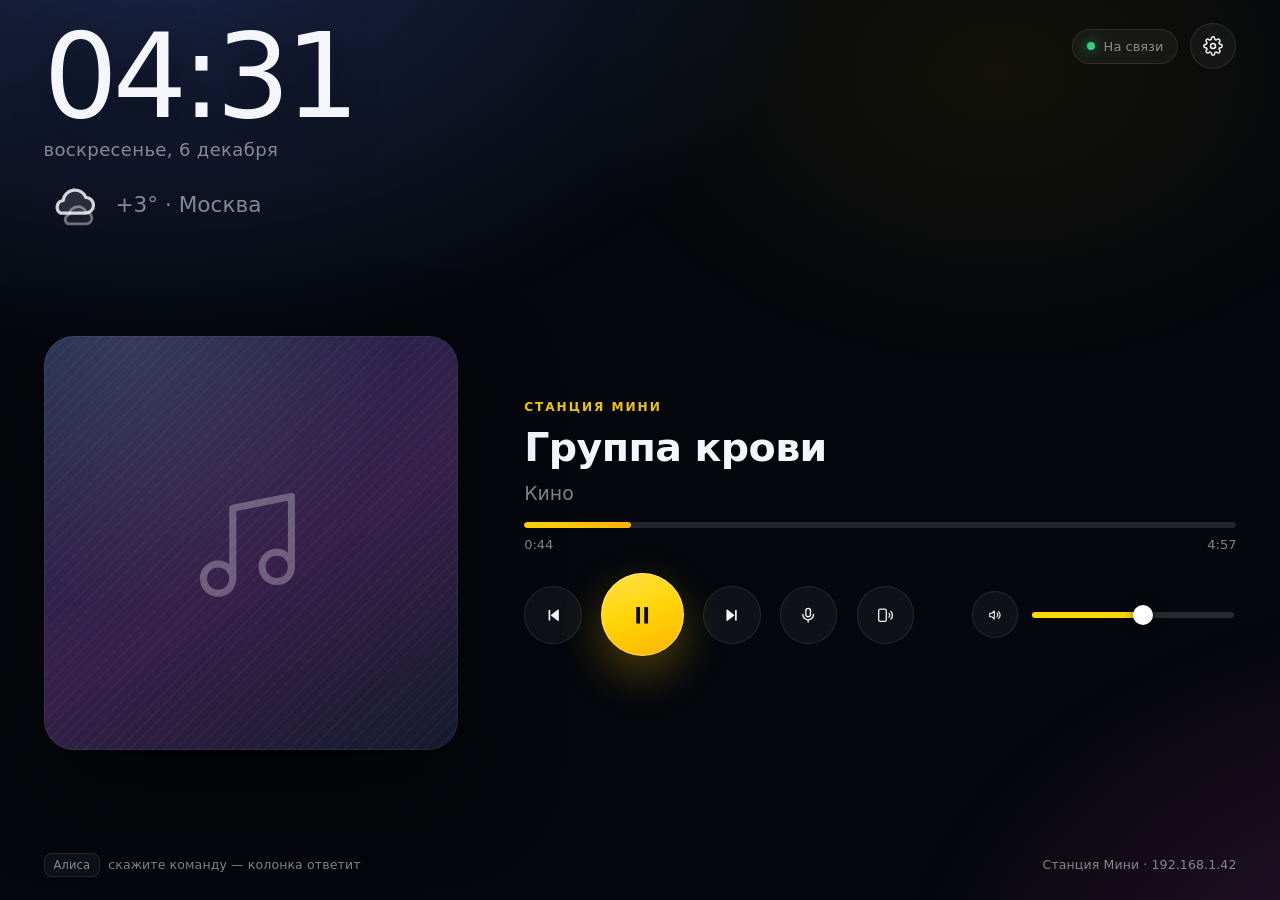
==== Resources/index.html @ 039d6faa "iOS 9 remote for Yandex Station" ====
<!doctype html>
<html lang="ru">
<head>
<meta charset="utf-8">
<meta name="viewport" content="width=device-width, initial-scale=1, viewport-fit=cover">
<meta name="color-scheme" content="dark">
<title>Станция</title>
<style>
  :root {
    --bg: #05070c;
    --text: #f4f6fb;
    --muted: rgba(244, 246, 251, .52);
    --line: rgba(255, 255, 255, .09);
    --panel: rgba(255, 255, 255, .045);
    --accent: #ffd60a;
    --accent-2: #ffb300;
    --ok: #35d07f;
    --warn: #ffb020;
    --err: #ff5c5c;
  }
  * { -webkit-tap-highlight-color: transparent; }
  button:focus, input:focus, .round:focus, .iconbtn:focus { outline: none; }
  html, body {
    margin: 0; padding: 0; height: 100%; overflow: hidden;
    background: var(--bg); color: var(--text);
    font-family: -apple-system, "Roboto", "Segoe UI", system-ui, sans-serif;
    user-select: none; -webkit-user-select: none;
  }
  body::before {
    content: ""; position: fixed; inset: 0; pointer-events: none;
    background:
      radial-gradient(1100px 760px at 12% -12%, rgba(48, 68, 130, .55) 0%, transparent 62%),
      radial-gradient(900px 680px at 112% 112%, rgba(96, 36, 92, .45) 0%, transparent 60%),
      radial-gradient(700px 500px at 78% 8%, rgba(255, 214, 10, .06) 0%, transparent 60%);
  }
  /* ---------- weather background ---------- */
  .sky {
    position: fixed; left: 0; top: 0; right: 0; bottom: 0;
    overflow: hidden; pointer-events: none; z-index: 0;
    opacity: 1;
  }
  .sky > div { position: absolute; }
  .sky .sun, .sky .clouds, .sky .rainbox, .sky .snowbox,
  .sky .fogbox, .sky .flash { display: none; }
  .sky.w-sun .sun { display: block; }
  .sky.w-partly .sun, .sky.w-partly .clouds { display: block; }
  .sky.w-cloud .clouds { display: block; }
  .sky.w-rain .clouds, .sky.w-rain .rainbox { display: block; }
  .sky.w-thunder .clouds, .sky.w-thunder .rainbox, .sky.w-thunder .flash { display: block; }
  .sky.w-snow .clouds, .sky.w-snow .snowbox { display: block; }
  .sky.w-fog .fogbox { display: block; }

  .sun {
    width: 50vmax; height: 50vmax; right: -13vmax; top: -17vmax;
    border-radius: 50%;
    background: radial-gradient(circle, rgba(255, 214, 10, .40) 0%, rgba(255, 176, 0, .16) 38%, rgba(255, 176, 0, 0) 68%);
    animation: skySun 9s ease-in-out infinite;
  }
  @keyframes skySun {
    50% { transform: scale(1.07); opacity: .82; }
  }

  .cloud {
    position: absolute;
    width: 58vmax; height: 24vmax; border-radius: 50%;
    background: radial-gradient(ellipse at center,
      rgba(255, 255, 255, .22) 0%,
      rgba(255, 255, 255, .09) 52%,
      rgba(255, 255, 255, 0) 72%);
    animation: skyDrift linear infinite;
  }
  .c1 { top: 2%; left: -60vmax; animation-duration: 110s; }
  .c2 { top: 22%; left: -70vmax; animation-duration: 150s; animation-direction: reverse; opacity: .8; }
  .c3 { top: 46%; left: -65vmax; animation-duration: 190s; opacity: .65; }
  @keyframes skyDrift {
    from { transform: translateX(0); }
    to { transform: translateX(170vmax); }
  }

  .rainbox, .snowbox { left: 0; top: 0; right: 0; bottom: 0; }
  .drop {
    position: absolute; top: -18vh; width: 1.5px; height: 12vh;
    background: linear-gradient(180deg, rgba(150, 200, 255, 0), rgba(150, 200, 255, .55));
    animation: skyFall linear infinite;
  }
  @keyframes skyFall {
    from { transform: translateY(0); }
    to { transform: translateY(130vh); }
  }
  .flake {
    position: absolute; top: -6vh; width: 5px; height: 5px; border-radius: 50%;
    background: rgba(240, 248, 255, .85);
    box-shadow: 0 0 6px rgba(240, 248, 255, .45);
    animation: skySnow linear infinite;
  }
  @keyframes skySnow {
    from { transform: translate(0, 0); }
    to { transform: translate(3vw, 112vh); }
  }

  .fog {
    left: -25vw; width: 150vw; height: 26vh;
    background: linear-gradient(90deg,
      rgba(200, 210, 230, 0) 0%,
      rgba(200, 210, 230, .14) 45%,
      rgba(200, 210, 230, 0) 100%);
    animation: skyFog 26s ease-in-out infinite alternate;
  }
  .f1 { top: 18%; animation-duration: 22s; }
  .f2 { top: 42%; animation-duration: 34s; animation-direction: alternate-reverse; opacity: .7; }
  @keyframes skyFog {
    from { transform: translateX(-4vw); opacity: .45; }
    to { transform: translateX(4vw); opacity: .9; }
  }

  .flash {
    left: 0; top: 0; right: 0; bottom: 0;
    background: #ffffff;
    opacity: 0;
    animation: skyFlash 7.5s steps(1, end) infinite;
  }
  @keyframes skyFlash {
    0%, 90%, 100% { opacity: 0; }
    91% { opacity: .18; }
    92% { opacity: 0; }
    93% { opacity: .12; }
    94% { opacity: 0; }
  }

  .app {
    position: relative; z-index: 2; height: 100%; box-sizing: border-box;
    display: grid; grid-template-rows: auto 1fr auto;
    padding: clamp(18px, 2.6vh, 34px) clamp(20px, 3.4vw, 56px);
    gap: clamp(10px, 1.6vh, 22px);
  }
  /* ---------- header ---------- */
  header { display: flex; align-items: flex-start; justify-content: space-between; gap: 16px; }
  .clock {
    font-size: 104px;
    font-size: clamp(62px, 13vh, 150px); line-height: .92; font-weight: 200;
    letter-spacing: -.045em; font-variant-numeric: tabular-nums;
    text-shadow: 0 8px 40px rgba(0, 0, 0, .45);
  }
  /* ---------- варианты часов ---------- */
  .clock.neon {
    color: #8ef6ff; font-weight: 300; letter-spacing: .01em;
    text-shadow: 0 0 10px rgba(70, 230, 255, .9), 0 0 34px rgba(0, 150, 255, .55),
                 0 0 80px rgba(0, 90, 255, .35);
    animation: neonPulse 4.5s ease-in-out infinite;
  }
  @keyframes neonPulse {
    50% {
      text-shadow: 0 0 14px rgba(120, 245, 255, 1), 0 0 46px rgba(0, 170, 255, .7),
                   0 0 110px rgba(0, 110, 255, .45);
    }
  }
  .clock.mono {
    font-family: "Droid Sans Mono", "Courier New", monospace;
    font-weight: 400; letter-spacing: .06em; color: #c8ffe0;
    text-shadow: 0 0 16px rgba(80, 255, 170, .45);
  }
  .clock.stack { line-height: .78; letter-spacing: -.05em; }
  .clock.stack .stack-m {
    display: block; font-size: .52em; letter-spacing: .02em;
    color: #9fb2cc; margin-top: .06em;
  }
  .clock.flip { display: flex; align-items: center; letter-spacing: 0; margin-bottom: 6px; }
  .clock.flip .flipcard {
    display: inline-block; padding: .04em .13em .08em; border-radius: 14px;
    background: linear-gradient(180deg, #232c3d 0%, #121824 52%, #0b0f17 53%, #161d29 100%);
    border: 1px solid rgba(255, 255, 255, .14);
    box-shadow: inset 0 1px 0 rgba(255, 255, 255, .18), 0 12px 30px rgba(0, 0, 0, .5);
    animation: flipIn .55s ease-out;
  }
  .clock.flip .flipsep { padding: 0 .06em; color: #8b9bb4; }
  @keyframes flipIn {
    from { transform: rotateX(-88deg); opacity: .2; }
    to { transform: rotateX(0); opacity: 1; }
  }
  /* ---------- размер и положение блока времени ---------- */
  header { position: relative; }
  body.pos-center header { -webkit-justify-content: center; justify-content: center; }
  body.pos-center header .topright { position: absolute; right: 0; top: 0; }
  body.pos-center .timebox { text-align: center; }
  body.pos-center .timebox .weather { -webkit-justify-content: center; justify-content: center; }
  body.pos-right header { -webkit-flex-direction: row-reverse; flex-direction: row-reverse; }
  body.pos-right .timebox { text-align: right; }
  body.pos-right .timebox .weather { -webkit-justify-content: flex-end; justify-content: flex-end; }

  body.size-s .timebox .clock { font-size: clamp(44px, 8.4vh, 92px); }
  body.size-l .timebox .clock { font-size: clamp(78px, 17vh, 190px); }
  body.size-s .timebox .date { font-size: clamp(13px, 1.7vh, 17px); }
  body.size-l .timebox .date { font-size: clamp(17px, 2.3vh, 24px); }
  body.size-s .timebox .weather { font-size: clamp(15px, 2vh, 21px); }
  body.size-l .timebox .weather { font-size: clamp(20px, 3vh, 32px); }
  body.size-s .timebox .wicon { width: 48px; height: 48px; }
  body.size-l .timebox .wicon { width: 78px; height: 78px; }
  body.size-s .timebox .clock.flip { font-size: clamp(40px, 7vh, 70px); }
  body.size-l .timebox .clock.flip { font-size: clamp(60px, 11vh, 120px); }
  body.size-s .timebox .clock.stack { font-size: clamp(40px, 8vh, 80px); }
  body.size-l .timebox .clock.stack { font-size: clamp(60px, 12vh, 130px); }

  .chips { display: flex; flex-wrap: wrap; margin: -4px; }  .chip {
    margin: 4px; padding: 9px 16px; border-radius: 999px; cursor: pointer;
    border: 1px solid rgba(255, 255, 255, .16);
    background: rgba(255, 255, 255, .05); color: #e6edf7;
    font: inherit; font-size: 14px;
  }
  .chip.active { background: #ffd60a; border-color: #ffd60a; color: #1b1400; font-weight: 600; }
  .date { margin-top: 8px; color: var(--muted); font-size: clamp(15px, 2vh, 21px); letter-spacing: .02em; }
  .weather { margin-top: 14px; display: flex; align-items: center; gap: 12px; color: var(--muted); font-size: clamp(17px, 2.4vh, 26px); }
  .wicon { width: 60px; height: 60px; flex: none; display: block; }
  .wicon svg { width: 100%; height: 100%; overflow: visible; }
  .wicon .rays { transform-box: view-box; transform-origin: 12px 12px; animation: w-spin 26s linear infinite; }
  .wicon .cloud { transform-box: view-box; transform-origin: 12px 12px; animation: w-float 6s ease-in-out infinite alternate; }
  .wicon .cloud2 { transform-box: view-box; transform-origin: 12px 12px; animation: w-float 8s ease-in-out infinite alternate-reverse; }
  .wicon .drop { animation: w-drop 1.4s linear infinite; }
  .wicon .flake { animation: w-fall 3.2s linear infinite; }
  .wicon .bolt { animation: w-flash 2.6s steps(1, end) infinite; }
  .wicon .mist { animation: w-mist 7s ease-in-out infinite alternate; }
  @keyframes w-spin { to { transform: rotate(360deg); } }
  @keyframes w-float { from { transform: translateY(0); } to { transform: translateY(1.4px); } }
  @keyframes w-drop {
    0% { transform: translateY(-1px); opacity: 0; }
    25% { opacity: 1; }
    100% { transform: translateY(3.5px); opacity: 0; }
  }
  @keyframes w-fall {
    0% { transform: translateY(-1.5px); opacity: 0; }
    30% { opacity: 1; }
    100% { transform: translateY(4px); opacity: 0; }
  }
  @keyframes w-flash { 0%, 55%, 100% { opacity: .2; } 60%, 72% { opacity: 1; } }
  @keyframes w-mist { from { transform: translateX(-1.6px); opacity: .45; } to { transform: translateX(1.6px); opacity: .9; } }
  .topright { display: flex; align-items: center; gap: 12px; }
  .pill {
    display: flex; align-items: center; gap: 9px;
    padding: 9px 14px; border-radius: 999px;
    background: var(--panel); border: 1px solid var(--line);
    font-size: 13px; color: var(--muted); white-space: nowrap;
  }
  .dot { width: 8px; height: 8px; border-radius: 50%; background: #666; box-shadow: 0 0 0 3px rgba(255,255,255,.04); }
  .dot.ready { background: var(--ok); box-shadow: 0 0 12px rgba(53, 208, 127, .7); }
  .dot.busy { background: var(--warn); animation: pulse 1.4s infinite; }
  .dot.err { background: var(--err); }
  @keyframes pulse { 50% { opacity: .35; } }
  .iconbtn {
    width: 46px; height: 46px; border-radius: 50%;
    border: 1px solid var(--line); background: var(--panel); color: var(--text);
    display: grid; place-items: center; cursor: pointer;
    transition: background .2s, transform .12s;
  }
  .iconbtn:active { transform: scale(.93); }
  /* ---------- main ---------- */
  main {
    display: grid; grid-template-columns: minmax(220px, 36%) 1fr;
    gap: clamp(22px, 4vw, 64px); align-items: center; min-height: 0;
    align-content: center;
  }
  .cover {
    position: relative;
    width: 360px;
    width: min(46vh, 44vw, 420px);
    height: 360px;
    height: min(46vh, 44vw, 420px);
    border-radius: clamp(18px, 2.4vw, 30px); overflow: hidden;
    background: linear-gradient(150deg, #1c2547 0%, #37204a 55%, #151a2c 100%);
    box-shadow: 0 34px 90px rgba(0, 0, 0, .6), inset 0 0 0 1px rgba(255,255,255,.05);
    justify-self: start;
  }
  .cover img { position: absolute; inset: 0; width: 100%; height: 100%; object-fit: cover; display: none; }
  .cover .ph {
    position: absolute; inset: 0; display: grid; place-items: center;
    background:
      radial-gradient(120% 120% at 20% 0%, rgba(255,255,255,.10), transparent 55%),
      repeating-linear-gradient(135deg, rgba(255,255,255,.028) 0 2px, transparent 2px 8px);
  }
  .cover .ph svg { width: 34%; height: 34%; opacity: .28; }
  .info { display: flex; flex-direction: column; gap: clamp(10px, 1.4vh, 18px); min-width: 0; max-width: 820px; }
  .device {
    color: var(--accent); font-size: clamp(11px, 1.35vh, 14px); font-weight: 700;
    letter-spacing: .16em; text-transform: uppercase; opacity: .92;
    white-space: nowrap; overflow: hidden; text-overflow: ellipsis;
  }
  h1 {
    margin: 0; font-size: clamp(26px, 4.4vh, 50px); line-height: 1.08; font-weight: 700;
    letter-spacing: -.015em;
    display: -webkit-box; -webkit-line-clamp: 2; -webkit-box-orient: vertical; overflow: hidden;
  }
  .artist {
    color: var(--muted); font-size: clamp(15px, 2.1vh, 23px);
    white-space: nowrap; overflow: hidden; text-overflow: ellipsis;
  }
  .progress { margin-top: clamp(2px, .6vh, 10px); }
  .bar { height: 6px; border-radius: 999px; background: rgba(255,255,255,.12); overflow: hidden; }
  #fill { height: 100%; width: 0; border-radius: 999px; background: linear-gradient(90deg, var(--accent), var(--accent-2)); transition: width .25s linear; }
  .times { display: flex; justify-content: space-between; margin-top: 9px; color: var(--muted); font-size: 13px; font-variant-numeric: tabular-nums; }
  .controls { display: flex; align-items: center; gap: clamp(12px, 1.5vw, 22px); margin-top: clamp(4px, 1vh, 12px); }
  .round {
    width: 60px; height: 60px;
    width: clamp(52px, 6.4vh, 72px); height: clamp(52px, 6.4vh, 72px);
    border-radius: 50%;
    border: 1px solid var(--line); background: var(--panel); color: var(--text);
    display: grid; place-items: center; cursor: pointer;
    transition: transform .1s ease, background .2s ease, border-color .2s;
  }
  .round:hover { background: rgba(255,255,255,.08); }
  .round:active { transform: scale(.93); }
  .round svg { width: 42%; height: 42%; }
  .round.primary {
    width: 88px; height: 88px;
    width: clamp(72px, 9.2vh, 104px); height: clamp(72px, 9.2vh, 104px); border: none;
    background: linear-gradient(160deg, #ffe14d, var(--accent) 45%, var(--accent-2));
    color: #0a0a0a; box-shadow: 0 18px 44px rgba(255, 198, 0, .28), inset 0 0 0 1px rgba(255,255,255,.35);
  }
  .round.primary svg { width: 40%; height: 40%; }
  .round.live {
    border-color: rgba(255, 214, 10, .65);
    box-shadow: 0 0 0 2px rgba(255, 214, 10, .22);
    animation: micpulse 1.5s ease-in-out infinite;
  }
  .round.active {
    border-color: rgba(255, 214, 10, .6);
    color: var(--accent);
    background: rgba(255, 214, 10, .08);
  }
  @keyframes micpulse {
    50% { box-shadow: 0 0 0 9px rgba(255, 214, 10, .05); }
  }
  .voice-hint { min-height: 16px; margin-top: 2px; color: var(--muted); font-size: 12.5px; letter-spacing: .01em;
    white-space: nowrap; overflow: hidden; text-overflow: ellipsis; }
  .volume { display: flex; align-items: center; gap: 12px; margin-left: clamp(18px, 3vw, 44px); flex: 1; max-width: 300px; min-width: 140px; }
  .volume .round { width: 48px; height: 48px; width: clamp(44px, 5.2vh, 54px); height: clamp(44px, 5.2vh, 54px); flex: none; }
  input[type=range] {
    -webkit-appearance: none; appearance: none; flex: 1; height: 6px; border-radius: 999px;
    background: linear-gradient(90deg, var(--accent) 0%, var(--accent) var(--v, 50%), rgba(255,255,255,.14) var(--v, 50%));
    outline: none;
  }
  input[type=range]::-webkit-slider-thumb {
    -webkit-appearance: none; width: 20px; height: 20px; border-radius: 50%;
    background: #fff; box-shadow: 0 2px 12px rgba(0,0,0,.55); cursor: pointer;
  }
  footer { display: flex; align-items: center; justify-content: space-between; gap: 16px; color: var(--muted); font-size: 12.5px; letter-spacing: .01em; }
  .hint { display: flex; align-items: center; gap: 8px; }
  .kbd { padding: 4px 9px; border-radius: 8px; border: 1px solid var(--line); background: var(--panel); font-size: 11.5px; }
  /* ---------- settings ---------- */
  .overlay {
    position: fixed; inset: 0; z-index: 20; display: grid; place-items: center;
    background: rgba(4, 6, 11, .78); backdrop-filter: blur(18px); padding: 20px;
    opacity: 0; pointer-events: none; transition: opacity .18s ease;
  }
  .overlay.open { opacity: 1; pointer-events: auto; }
  .panel {
    position: relative;
    width: min(700px, 94vw); max-height: 90vh; overflow: auto;
    background: #0b0f17; border: 1px solid var(--line); border-radius: 26px;
    padding: clamp(20px, 3vw, 32px); box-shadow: 0 40px 120px rgba(0,0,0,.7);
  }
  .panel h2 { margin: 0 0 4px; font-size: 22px; letter-spacing: -.01em; padding-right: 130px; }
  .panel > p { padding-right: 130px; }
  .panel p { color: var(--muted); font-size: 13.5px; line-height: 1.5; margin: 6px 0 0; }
  .field { margin-top: 18px; }
  .field label { display: block; font-size: 12px; letter-spacing: .1em; text-transform: uppercase; color: var(--muted); margin-bottom: 8px; }
  .field input {
    width: 100%; box-sizing: border-box; padding: 13px 14px; border-radius: 14px;
    border: 1px solid var(--line); background: rgba(255,255,255,.04); color: var(--text);
    font-size: 14px; font-family: ui-monospace, "SF Mono", Consolas, monospace; outline: none;
  }
  .field input:focus { border-color: rgba(255, 214, 10, .5); }
  .row { display: flex; gap: 10px; margin-top: 12px; flex-wrap: wrap; }
  .btn {
    padding: 12px 18px; border-radius: 13px; border: 1px solid var(--line);
    background: rgba(255,255,255,.05); color: var(--text); font-size: 14px; cursor: pointer;
    transition: background .2s, transform .1s;
  }
  .btn:active { transform: scale(.97); }
  .btn.accent { background: linear-gradient(160deg, #ffe14d, var(--accent)); color: #111; border: none; font-weight: 700; }
  .btn.ghost { background: transparent; }
  .devices { margin-top: 14px; display: flex; flex-direction: column; gap: 8px; }
  .dev {
    display: flex; align-items: center; justify-content: space-between; gap: 12px;
    padding: 13px 15px; border-radius: 14px; border: 1px solid var(--line);
    background: rgba(255,255,255,.03); cursor: pointer;
  }
  .dev:hover { background: rgba(255,255,255,.06); }
  .dev .nm { font-size: 14.5px; }
  .dev .pl { color: var(--muted); font-size: 12px; margin-top: 3px; }
  .dev .go { color: var(--accent); font-size: 13px; font-weight: 600; }
  .statusline { margin-top: 16px; font-size: 12.5px; color: var(--muted); line-height: 1.6; font-family: ui-monospace, Consolas, monospace; word-break: break-all; white-space: pre-line; }
  .divider { height: 1px; background: var(--line); margin: 22px 0 6px; }
  .close { position: absolute; top: 18px; right: 18px; }
  @media (max-height: 840px) {
    .panel { padding: 16px 22px; border-radius: 20px; max-height: calc(100vh - 44px); }
    .panel > p { display: none; }
    .panel h2 { font-size: 19px; }
    .panel p { font-size: 12px; }
    .field { margin-top: 8px; }
    .field label { margin-bottom: 4px; font-size: 10.5px; }
    .field input { padding: 8px 12px; }
    .btn { padding: 9px 14px; }
    .row { margin-top: 8px; }
    .devices { gap: 5px; margin-top: 8px; }
    .dev { padding: 8px 12px; }
    .statusline { margin-top: 8px; font-size: 11px; }
    .divider { margin: 10px 0 2px; }
  }
  @media (max-aspect-ratio: 1/1) {
    main {
      grid-template-columns: 1fr; grid-template-rows: auto auto;
      gap: 22px; align-content: center; align-items: center; justify-items: center;
    }
    .cover { width: min(30vh, 54vw); height: min(30vh, 54vw); justify-self: center; }
    .info { width: 100%; max-width: 640px; }
    .volume { max-width: none; }
    footer { display: none; }
  }
</style>
<link rel="stylesheet" href="legacy.css">
<script>
(function () {
  var ok = false;
  try { ok = !!(window.CSS && CSS.supports && CSS.supports("display", "grid")); } catch (e) { }
  if (!ok || /[?&]legacy=1/.test(location.search)) document.documentElement.className += " legacy";
})();
</script>
</head>
<body>
<div class="sky w-none" id="sky">
  <div class="sun"></div>
  <div class="clouds">
    <div class="cloud c1"></div>
    <div class="cloud c2"></div>
    <div class="cloud c3"></div>
  </div>
  <div class="rainbox" id="rainbox"></div>
  <div class="snowbox" id="snowbox"></div>
  <div class="fogbox">
    <div class="fog f1"></div>
    <div class="fog f2"></div>
  </div>
  <div class="flash"></div>
</div>
<div class="app">
  <header>
    <div class="timebox">
      <div class="clock" id="clock">00:00</div>
      <div class="date" id="date">—</div>
      <div class="weather" id="weather" style="display:none">
        <span class="wicon" id="wIco"></span><span id="wText"></span>
      </div>
    </div>
    <div class="topright">
      <div class="pill"><span class="dot" id="dot"></span><span id="statusText">Запуск…</span></div>
      <button class="iconbtn" id="gear" aria-label="Настройки">
        <svg width="20" height="20" viewBox="0 0 24 24" fill="none" stroke="currentColor" stroke-width="1.8" stroke-linecap="round" stroke-linejoin="round">
          <circle cx="12" cy="12" r="3"></circle>
          <path d="M19.4 15a1.65 1.65 0 0 0 .33 1.82l.06.06a2 2 0 1 1-2.83 2.83l-.06-.06a1.65 1.65 0 0 0-1.82-.33 1.65 1.65 0 0 0-1 1.51V21a2 2 0 1 1-4 0v-.09A1.65 1.65 0 0 0 9 19.4a1.65 1.65 0 0 0-1.82.33l-.06.06a2 2 0 1 1-2.83-2.83l.06-.06a1.65 1.65 0 0 0 .33-1.82 1.65 1.65 0 0 0-1.51-1H3a2 2 0 1 1 0-4h.09A1.65 1.65 0 0 0 4.6 9a1.65 1.65 0 0 0-.33-1.82l-.06-.06a2 2 0 1 1 2.83-2.83l.06.06a1.65 1.65 0 0 0 1.82.33H9a1.65 1.65 0 0 0 1-1.51V3a2 2 0 1 1 4 0v.09a1.65 1.65 0 0 0 1 1.51 1.65 1.65 0 0 0 1.82-.33l.06-.06a2 2 0 1 1 2.83 2.83l-.06.06a1.65 1.65 0 0 0-.33 1.82V9a1.65 1.65 0 0 0 1.51 1H21a2 2 0 1 1 0 4h-.09a1.65 1.65 0 0 0-1.51 1z"></path>
        </svg>
      </button>
    </div>
  </header>

  <main>
    <div class="cover">
      <div class="ph" id="ph">
        <svg viewBox="0 0 24 24" fill="none" stroke="white" stroke-width="1.2" stroke-linecap="round" stroke-linejoin="round">
          <path d="M9 18V6l10-2v12"></path>
          <circle cx="6.5" cy="18" r="2.5"></circle>
          <circle cx="16.5" cy="16" r="2.5"></circle>
        </svg>
      </div>
      <img id="cover" alt="">
    </div>

    <section class="info">
      <div class="device" id="deviceName">Яндекс Станция</div>
      <h1 id="title">Ничего не играет</h1>
      <div class="artist" id="artist">Скажите «Алиса, включи музыку»</div>

      <div class="progress">
        <div class="bar"><div id="fill"></div></div>
        <div class="times"><span id="pos">0:00</span><span id="dur">0:00</span></div>
      </div>

      <div class="controls">
        <button class="round" id="prev" aria-label="Предыдущий трек">
          <svg viewBox="0 0 24 24" fill="currentColor"><path d="M6 5h2.2v14H6zM19.5 5.6v12.8c0 .8-.9 1.3-1.6.8l-8.4-6.4a1 1 0 0 1 0-1.6l8.4-6.4c.7-.5 1.6 0 1.6.8z"/></svg>
        </button>
        <button class="round primary" id="play" aria-label="Играть или пауза">
          <svg id="icoPlay" viewBox="0 0 24 24" fill="currentColor"><path d="M8 5.3v13.4c0 .9 1 1.4 1.7.9l10-6.7a1.1 1.1 0 0 0 0-1.8l-10-6.7A1.1 1.1 0 0 0 8 5.3z"/></svg>
          <svg id="icoPause" viewBox="0 0 24 24" fill="currentColor" style="display:none"><path d="M7 5h3.2v14H7zM13.8 5H17v14h-3.2z"/></svg>
        </button>
        <button class="round" id="next" aria-label="Следующий трек">
          <svg viewBox="0 0 24 24" fill="currentColor"><path d="M15.8 5H18v14h-2.2zM4.5 5.6v12.8c0 .8.9 1.3 1.6.8l8.4-6.4a1 1 0 0 0 0-1.6L6.1 4.8c-.7-.5-1.6 0-1.6.8z"/></svg>
        </button>
        <button class="round" id="mic" aria-label="Голосовая команда">
          <svg viewBox="0 0 24 24" fill="none" stroke="currentColor" stroke-width="1.8" stroke-linecap="round" stroke-linejoin="round">
            <rect x="9" y="3" width="6" height="11" rx="3"></rect>
            <path d="M5 11a7 7 0 0 0 14 0"></path>
            <path d="M12 18v3"></path>
          </svg>
        </button>
        <button class="round" id="route" aria-label="Звук: колонка или планшет">
          <svg viewBox="0 0 24 24" fill="none" stroke="currentColor" stroke-width="1.7" stroke-linecap="round" stroke-linejoin="round">
            <rect x="3.5" y="4" width="10" height="16" rx="2"></rect>
            <path d="M17 9.5a3.5 3.5 0 0 1 0 5"></path>
            <path d="M19.5 7a7 7 0 0 1 0 10"></path>
          </svg>
        </button>

        <div class="volume">
          <button class="round" id="mute" aria-label="Выключить звук">
            <svg viewBox="0 0 24 24" fill="none" stroke="currentColor" stroke-width="1.9" stroke-linecap="round" stroke-linejoin="round">
              <path d="M11 5 6.5 9H3v6h3.5L11 19z"></path>
              <path d="M15.5 8.5a5 5 0 0 1 0 7"></path>
              <path d="M18.5 6a9 9 0 0 1 0 12" id="wave2"></path>
            </svg>
          </button>
          <input id="vol" type="range" min="0" max="100" value="50" aria-label="Громкость">
        </div>
      </div>
      <div class="voice-hint" id="voiceHint"></div>
    </section>
  </main>

  <footer>
    <div class="hint"><span class="kbd">Алиса</span><span id="hintText">скажите команду — колонка ответит</span></div>
    <div id="netInfo">—</div>
  </footer>
</div>

<div class="overlay" id="overlay">
  <div class="panel">
    <button class="btn ghost close" id="closeOverlay">Закрыть</button>
    <h2>Подключение</h2>
    <p>Пульт работает напрямую с колонкой по локальной сети. Нужен OAuth-токен Яндекса — он хранится только на планшете.</p>

    <div class="field">
      <label>Токен доступа</label>
      <input id="tokenInput" type="password" placeholder="вставьте access_token" autocomplete="off" spellcheck="false">
      <div class="row">
        <button class="btn" id="openOauth">Открыть страницу Яндекса</button>
        <button class="btn accent" id="saveToken">Сохранить токен</button>
      </div>
      <p>После входа скопируйте из адресной строки значение после <b>access_token=</b> до <b>&amp;</b>.</p>
    </div>

    <div class="divider"></div>

    <div class="field">
      <label>Колонка</label>
      <div class="devices" id="devices"></div>
      <div class="row">
        <button class="btn" id="refresh">Обновить список</button>
        <button class="btn ghost" id="showHost">IP вручную</button>
      </div>
    </div>

    <div class="field hostblock" id="hostBlock" style="display:none">
      <label>IP-адрес колонки</label>
      <input id="hostInput" type="text" placeholder="192.168.1.42" autocomplete="off" spellcheck="false">
      <div class="row">
        <button class="btn" id="saveHost">Сохранить адрес</button>
        <button class="btn ghost" id="autoHost">Искать автоматически</button>
      </div>
    </div>

    <div class="field">
      <label>Город для погоды</label>
      <input id="cityInput" type="text" placeholder="определять автоматически" autocomplete="off" spellcheck="false">
      <div class="row">
        <button class="btn" id="saveCity">Сохранить город</button>
      </div>
    </div>

    <div class="field">
      <label>Стиль часов</label>
      <div class="chips" id="clockChips">
        <button class="chip" data-clock="classic">Классика</button>
        <button class="chip" data-clock="neon">Неон</button>
        <button class="chip" data-clock="mono">Моно</button>
        <button class="chip" data-clock="stack">Вертикальные</button>
        <button class="chip" data-clock="flip">Флип</button>
      </div>
    </div>

    <div class="field">
      <label>Размер часов</label>
      <div class="chips" id="sizeChips">
        <button class="chip" data-size="s">Мелкий</button>
        <button class="chip" data-size="m">Средний</button>
        <button class="chip" data-size="l">Крупный</button>
      </div>
    </div>

    <div class="field">
      <label>Расположение</label>
      <div class="chips" id="posChips">
        <button class="chip" data-pos="left">Слева</button>
        <button class="chip" data-pos="center">По центру</button>
        <button class="chip" data-pos="right">Справа</button>
      </div>
    </div>

    <div class="field">
      <label>Голос</label>
      <div class="row">
        <button class="btn" id="wakeBtn">Слушать «Алису» постоянно</button>
      </div>
      <div class="row" id="quickCmds">
        <button class="btn" data-cmd="включи видео">Видео</button>
        <button class="btn" data-cmd="пауза">Пауза</button>
        <button class="btn" data-cmd="продолжи">Продолжи</button>
        <button class="btn" data-cmd="громче">Громче</button>
        <button class="btn" data-cmd="тише">Тише</button>
      </div>
      <p>Планшет слушает микрофоном и отправляет команды колонке — как будто вы сказали их Алисе.</p>
    </div>

    <div class="field">
      <label>Команда Алисе текстом</label>
      <input id="cmdInput" type="text" placeholder="например, включи видео" autocomplete="off" spellcheck="false">
      <div class="row">
        <button class="btn" id="sendCmd">Отправить</button>
      </div>
    </div>

    <div class="statusline" id="statusline">—</div>
  </div>
</div>

<script>
(function () {
  "use strict";
  var bridge = window.Station || null;
  var mockMode = !bridge || /[?&]mock=1/.test(location.search);

  // ------------------------------------------------------------- mock
  var mockPos = 42, mockAt = Date.now();
  var mockState = {
    status: "ready", error: "", tokenSet: true, deviceId: "mock-device",
    deviceName: "Станция Мини", host: "192.168.1.42", playing: true, volume: 0.55,
    title: "Группа крови", artist: "Кино", cover: "",
    progress: mockPos, duration: 297, alice: "IDLE",
    weather: { ok: true, temp: 3, code: 119, city: "Москва", manualCity: "" },
    voice: { status: "ready", progress: 100, error: "", partial: "", listening: false, ready: true, wake: false },
    audio: { mode: "station", error: "", playing: false, trackId: "" },
    devices: [{ id: "mock-device", name: "Станция Мини", platform: "yandexmini_2" }]
  };
  var wcodeMatch = /[?&]wcode=(\d+)/.exec(location.search);
  if (wcodeMatch) mockState.weather.code = parseInt(wcodeMatch[1], 10);
  var mock = {
    state: function () {
      if (mockState.playing) mockState.progress = mockPos + (Date.now() - mockAt) / 1000;
      if (mockState.progress > mockState.duration) mockState.progress = 0;
      return JSON.stringify(mockState);
    },
    action: function (what, value) {
      if (what === "playPause") {
        if (mockState.playing) { mockPos = mockState.progress; mockState.playing = false; }
        else { mockAt = Date.now(); mockState.playing = true; }
      } else if (what === "next") { mockPos = 0; mockAt = Date.now(); mockState.title = "Звезда по имени Солнце"; }
      else if (what === "prev") { mockPos = 0; mockAt = Date.now(); mockState.title = "Группа крови"; }
      else if (what === "volume") { mockState.volume = parseFloat(value); }
      else if (what === "mute") { mockState.volume = mockState.volume > 0 ? 0 : 0.55; }
      else if (what === "audioMode") { mockState.audio.mode = value; }
    },
    config: function () { return JSON.stringify({ token: "mock", deviceId: "mock-device", platform: "yandexmini_2", name: "Станция Мини", host: "192.168.1.42", port: 1961 }); },
    weatherConfig: function () { return JSON.stringify({ ok: true, manualCity: "" }); },
    setCity: function () {},
    voiceToggle: function () { mockState.voice.listening = !mockState.voice.listening; },
    setWake: function (v) { mockState.voice.wake = !!v; mockState.voice.listening = !!v; },
    sendText: function () {},
    saveConfig: function () {},
    oauthUrl: function () { return "https://oauth.yandex.ru/authorize?response_type=token&client_id=23cabbbdc6cd418abb4b39c32c41195d"; },
    openUrl: function (u) { window.open(u, "_blank"); }
  };
  var api = mockMode ? mock : bridge;

  var $ = function (id) { return document.getElementById(id); };

  // фоновая погода: капли и снежинки создаём один раз, показываем по классу
  var skyBuilt = false;
  var lastSky = "";
  function buildSky() {
    if (skyBuilt) return;
    skyBuilt = true;
    var legacy = document.documentElement.className.indexOf("legacy") >= 0;
    var rain = $("rainbox"), snow = $("snowbox");
    var nRain = legacy ? 18 : 40;
    var nSnow = legacy ? 16 : 28;
    var i, d;
    for (i = 0; i < nRain; i++) {
      d = document.createElement("div");
      d.className = "drop";
      d.style.left = (Math.random() * 100) + "%";
      d.style.height = (8 + Math.random() * 10) + "vh";
      d.style.animationDuration = (0.7 + Math.random() * 0.7) + "s";
      d.style.animationDelay = (-Math.random() * 2) + "s";
      d.style.opacity = (0.35 + Math.random() * 0.45).toFixed(2);
      rain.appendChild(d);
    }
    for (i = 0; i < nSnow; i++) {
      d = document.createElement("div");
      d.className = "flake";
      var sz = 3 + Math.random() * 3;
      d.style.left = (Math.random() * 100) + "%";
      d.style.width = sz + "px";
      d.style.height = sz + "px";
      d.style.animationDuration = (6 + Math.random() * 6) + "s";
      d.style.animationDelay = (-Math.random() * 10) + "s";
      d.style.opacity = (0.4 + Math.random() * 0.5).toFixed(2);
      snow.appendChild(d);
    }
  }

  function updateSky(kind) {
    var k = kind || "none";
    if (k === lastSky) return;
    lastSky = k;
    buildSky();
    $("sky").className = "sky w-" + k;
  }

  var st = { status: "idle", playing: false, volume: 0.5, progress: 0, duration: 0, devices: [] };
  var posBase = 0, posAt = 0, dragging = false, lastCover = "";
  var username = "";

  // ------------------------------------------------------------- clock
  var MONTHS = ["января", "февраля", "марта", "апреля", "мая", "июня", "июля", "августа", "сентября", "октября", "ноября", "декабря"];
  var DAYS = ["воскресенье", "понедельник", "вторник", "среда", "четверг", "пятница", "суббота"];

  function two(n) { return n < 10 ? "0" + n : "" + n; }

  var clockStyle = "classic";
  try { clockStyle = localStorage.getItem("clockStyle") || "classic"; } catch (e) { }
  try {
    var cq = /[?&]clock=([a-z]+)/.exec(location.search);
    if (cq) clockStyle = cq[1];
  } catch (e) { }
  var lastFlip = "", lastStack = "";

  function applyClockStyle() {
    var c = $("clock");
    c.className = "clock" + (clockStyle === "classic" ? "" : " " + clockStyle);
    var chips = document.querySelectorAll("#clockChips .chip");
    for (var i = 0; i < chips.length; i++) {
      var on = chips[i].getAttribute("data-clock") === clockStyle;
      chips[i].className = "chip" + (on ? " active" : "");
    }
  }

  function setClockStyle(s) {
    clockStyle = s;
    lastFlip = "";
    lastStack = "";
    try { localStorage.setItem("clockStyle", s); } catch (e) { }
    applyClockStyle();
    tickClock();
  }

  function tickClock() {
    var d = new Date();
    var hh = two(d.getHours()), mm = two(d.getMinutes());
    var c = $("clock");
    if (clockStyle === "mono") {
      c.textContent = hh + ":" + mm + ":" + two(d.getSeconds());
    } else if (clockStyle === "stack") {
      var sk = hh + ":" + mm;
      if (sk !== lastStack) {
        lastStack = sk;
        c.innerHTML = hh + '<span class="stack-m">' + mm + "</span>";
      }
    } else if (clockStyle === "flip") {
      var fk = hh + mm;
      if (fk !== lastFlip) {
        lastFlip = fk;
        c.innerHTML = '<span class="flipcard">' + hh + '</span><span class="flipsep">:</span><span class="flipcard">' + mm + "</span>";
      }
    } else {
      c.textContent = hh + ":" + mm;
    }
    $("date").textContent = DAYS[d.getDay()] + ", " + d.getDate() + " " + MONTHS[d.getMonth()];
  }
  applyClockStyle();
  setInterval(tickClock, 1000);
  tickClock();

  var clockChips = document.querySelectorAll("#clockChips .chip");
  for (var ci = 0; ci < clockChips.length; ci++) {
    clockChips[ci].onclick = function () {
      setClockStyle(this.getAttribute("data-clock"));
    };
  }

  var clockSize = "m", clockPos = "left";
  try { clockSize = localStorage.getItem("clockSize") || "m"; } catch (e) { }
  try { clockPos = localStorage.getItem("clockPos") || "left"; } catch (e) { }
  try {
    var sq = /[?&]size=([a-z]+)/.exec(location.search);
    if (sq) clockSize = sq[1];
    var pq = /[?&]pos=([a-z]+)/.exec(location.search);
    if (pq) clockPos = pq[1];
  } catch (e) { }

  function markChips(id, attr, val) {
    var list = document.querySelectorAll("#" + id + " .chip");
    for (var i = 0; i < list.length; i++) {
      var on = list[i].getAttribute(attr) === val;
      list[i].className = "chip" + (on ? " active" : "");
    }
  }

  function applyLayout() {
    var b = document.body;
    if (b) {
      var cls = (b.className || "").replace(/\bsize-[a-z]+\b/g, "").replace(/\bpos-[a-z]+\b/g, "");
      cls = cls.replace(/\s+/g, " ").replace(/^\s+|\s+$/g, "");
      b.className = (cls ? cls + " " : "") + "size-" + clockSize + " pos-" + clockPos;
    }
    markChips("sizeChips", "data-size", clockSize);
    markChips("posChips", "data-pos", clockPos);
  }

  function setClockSize(s) {
    clockSize = s;
    try { localStorage.setItem("clockSize", s); } catch (e) { }
    applyLayout();
  }

  function setClockPos(p) {
    clockPos = p;
    try { localStorage.setItem("clockPos", p); } catch (e) { }
    applyLayout();
  }

  applyLayout();

  var sizeChips = document.querySelectorAll("#sizeChips .chip");
  for (var si = 0; si < sizeChips.length; si++) {
    sizeChips[si].onclick = function () {
      setClockSize(this.getAttribute("data-size"));
    };
  }
  var posChips = document.querySelectorAll("#posChips .chip");
  for (var pi = 0; pi < posChips.length; pi++) {
    posChips[pi].onclick = function () {
      setClockPos(this.getAttribute("data-pos"));
    };
  }

  // ------------------------------------------------------------- state
  function poll() {
    var raw;
    try { raw = api.state(); } catch (e) { raw = ""; }
    if (raw) {
      try {
        var next = JSON.parse(raw);
        if (next.status === "ready" || next.title || next.playing) { }
        st = next;
      } catch (e) { }
    }
    render();
    setTimeout(poll, 250);
  }

  function fmt(sec) {    sec = Math.max(0, Math.floor(sec || 0));
    var m = Math.floor(sec / 60), s = sec % 60;
    if (m >= 60) { var h = Math.floor(m / 60); return h + ":" + two(m % 60) + ":" + two(s); }
    return m + ":" + two(s);
  }

  function currentPos() {
    if (!st.playing) return st.progress || 0;
    var p = (st.progress || 0) + (Date.now() - posAt) / 1000;
    if (st.duration && p > st.duration) p = st.duration;
    return p;
  }

  var RAIN = [176, 263, 266, 293, 296, 299, 302, 305, 308, 353, 356, 359];
  var SNOW = [179, 182, 185, 227, 230, 320, 323, 326, 329, 332, 335, 338, 368, 371];

  function weatherKind(code) {
    if (code === 113) return "sun";
    if (code === 116) return "partly";
    if (code === 119 || code === 122) return "cloud";
    if (code === 143 || code === 248 || code === 260) return "fog";
    if (RAIN.indexOf(code) >= 0) return "rain";
    if (SNOW.indexOf(code) >= 0) return "snow";
    if (code === 200 || code === 386 || code === 389) return "thunder";
    return "cloud";
  }

  var SCENES = {
    sun: '<svg viewBox="0 0 24 24" fill="none" stroke="#ffd60a" stroke-width="1.5" stroke-linecap="round">' +
      '<g class="rays"><path d="M12 2.6v2.1M12 19.3v2.1M2.6 12h2.1M19.3 12h2.1M5.2 5.2l1.5 1.5M17.3 17.3l1.5 1.5M18.8 5.2l-1.5 1.5M6.7 17.3l-1.5 1.5"/></g>' +
      '<circle cx="12" cy="12" r="4.3" fill="#ffd60a" stroke="none"/></svg>',
    partly: '<svg viewBox="0 0 24 24" fill="none" stroke-linecap="round">' +
      '<g stroke="#ffd60a" stroke-width="1.4"><circle cx="8.6" cy="8.6" r="3" fill="#ffd60a" stroke="none"/>' +
      '<path d="M8.6 2.6v1.5M2.6 8.6h1.5M4.3 4.3l1.1 1.1M12.9 4.3l-1.1 1.1" opacity=".9"/></g>' +
      '<path class="cloud" d="M8.4 18.4h8.4a2.9 2.9 0 0 0 .2-5.8 4.3 4.3 0 0 0-8.2 1.1 2.5 2.5 0 0 0-.4 4.7z" fill="rgba(255,255,255,.14)" stroke="rgba(255,255,255,.85)" stroke-width="1.2"/></svg>',
    cloud: '<svg viewBox="0 0 24 24" fill="none">' +
      '<path class="cloud" d="M6.6 15.6h10a3.1 3.1 0 0 0 .2-6.2 4.8 4.8 0 0 0-9.2 1.2 2.7 2.7 0 0 0-1 5z" fill="rgba(255,255,255,.12)" stroke="rgba(255,255,255,.82)" stroke-width="1.3"/>' +
      '<path class="cloud2" d="M9.4 19.9h7.4a2.3 2.3 0 0 0 .1-4.6 3.6 3.6 0 0 0-6.9 1 2 2 0 0 0-.6 3.6z" fill="rgba(255,255,255,.06)" stroke="rgba(255,255,255,.4)" stroke-width="1.1"/></svg>',
    rain: '<svg viewBox="0 0 24 24" fill="none">' +
      '<path d="M6.8 14.6h9.8a3 3 0 0 0 .2-6 4.6 4.6 0 0 0-8.9 1.2 2.6 2.6 0 0 0-1.1 4.8z" fill="rgba(255,255,255,.12)" stroke="rgba(255,255,255,.85)" stroke-width="1.2"/>' +
      '<g stroke="#7cc4ff" stroke-width="1.7" stroke-linecap="round">' +
      '<path class="drop" style="animation-delay:-.1s" d="M8.7 16.7l-.6 2.1"/>' +
      '<path class="drop" style="animation-delay:-.6s" d="M12 16.7l-.6 2.1"/>' +
      '<path class="drop" style="animation-delay:-1.1s" d="M15.3 16.7l-.6 2.1"/></g></svg>',
    snow: '<svg viewBox="0 0 24 24" fill="none">' +
      '<path d="M6.8 14.6h9.8a3 3 0 0 0 .2-6 4.6 4.6 0 0 0-8.9 1.2 2.6 2.6 0 0 0-1.1 4.8z" fill="rgba(255,255,255,.12)" stroke="rgba(255,255,255,.85)" stroke-width="1.2"/>' +
      '<g fill="#dff3ff"><circle class="flake" style="animation-delay:-.2s" cx="8.7" cy="17.6" r="1"/>' +
      '<circle class="flake" style="animation-delay:-1.2s" cx="12" cy="17.6" r="1"/>' +
      '<circle class="flake" style="animation-delay:-2.2s" cx="15.3" cy="17.6" r="1"/></g></svg>',
    thunder: '<svg viewBox="0 0 24 24" fill="none">' +
      '<path d="M6.8 14.2h9.8a3 3 0 0 0 .2-6 4.6 4.6 0 0 0-8.9 1.2 2.6 2.6 0 0 0-1.1 4.8z" fill="rgba(255,255,255,.12)" stroke="rgba(255,255,255,.85)" stroke-width="1.2"/>' +
      '<path class="bolt" d="M12.7 14.9l-2.6 4h2l-1 2.8 3.1-4.2h-1.9l1.2-2.6z" fill="#ffd60a"/></svg>',
    fog: '<svg viewBox="0 0 24 24" fill="none" stroke="rgba(255,255,255,.7)" stroke-width="1.5" stroke-linecap="round">' +
      '<path class="mist" style="animation-delay:-.2s" d="M4.2 9.4h13.2"/>' +
      '<path class="mist" style="animation-delay:-1.2s" d="M6.4 13h13.4"/>' +
      '<path class="mist" style="animation-delay:-2.2s" d="M4.8 16.6h10.8"/></svg>'
  };

  var lastWeatherKind = "";

  function render() {
    // status pill
    var map = {
      ready: ["На связи", "ready"],
      connecting: ["Подключаюсь…", "busy"],
      discovering: ["Ищу колонку…", "busy"],
      loading: ["Загружаю колонки…", "busy"],
      no_host: ["Колонка не в сети", "err"],
      no_token: ["Нужен токен", "err"],
      bad_token: ["Токен не подошёл", "err"],
      no_device: ["Выберите колонку", "err"],
      error: ["Ошибка", "err"],
      idle: ["Ожидание", ""]
    };
    var m = map[st.status] || [st.status, ""];
    $("statusText").textContent = m[0];
    $("dot").className = "dot " + m[1];

    var w = st.weather || {};
    if (w.ok) {
      $("weather").style.display = "flex";
      var kind = weatherKind(w.code);
      updateSky(kind);
      if (kind !== lastWeatherKind) {
        lastWeatherKind = kind;
        $("wIco").innerHTML = SCENES[kind] || SCENES.cloud;
      }
      var t = w.temp > 0 ? "+" + w.temp : "" + w.temp;
      $("wText").textContent = t + "° · " + (w.city || "");
    } else {
      $("weather").style.display = "none";
      updateSky("none");
    }

    var voice = st.voice || {};
    $("mic").className = "round" + (voice.listening ? " live" : "");
    var vh = "";
    if (voice.status === "loading" && voice.pending) {
      vh = "Готовлю модель распознавания…";
    } else if (voice.listening) {
      vh = "Слушаю…" + (voice.partial ? " " + voice.partial : "");
    } else if (voice.wake) {
      vh = "Жду «Алису»";
    } else if (voice.error) {
      vh = voice.error;
    }
    var audio = st.audio || {};
    $("route").className = "round" + (audio.mode === "tablet" ? " active" : "");
    if (!vh && audio.mode === "tablet") vh = "Звук на планшете";
    if (!vh && audio.error) vh = audio.error;
    $("voiceHint").textContent = vh;
    if (overlayOpen) {
      $("wakeBtn").textContent = voice.wake
        ? "Выключить постоянное слушание"
        : "Слушать «Алису» постоянно";
    }

    $("deviceName").textContent = st.deviceName || "Яндекс Станция";
    $("title").textContent = st.title || "Ничего не играет";
    $("artist").textContent = st.artist || (st.playing ? "" : "Скажите «Алиса, включи музыку»");

    // progress
    var pos = currentPos();
    var dur = st.duration || 0;
    $("fill").style.width = dur ? Math.min(100, (pos / dur) * 100) + "%" : "0%";
    $("pos").textContent = fmt(pos);
    $("dur").textContent = fmt(dur);

    // play icon
    $("icoPlay").style.display = st.playing ? "none" : "";
    $("icoPause").style.display = st.playing ? "" : "none";

    // cover
    var cover = st.cover || "";
    if (cover !== lastCover) {
      lastCover = cover;
      if (cover) {
        var img = $("cover");
        img.onload = function () { img.style.display = "block"; $("ph").style.display = "none"; };
        img.onerror = function () { img.style.display = "none"; $("ph").style.display = "grid"; };
        img.src = cover;
      } else {
        $("cover").style.display = "none";
        $("ph").style.display = "grid";
      }
    }

    // volume
    if (!dragging) {
      var v = Math.round((st.volume || 0) * 100);
      $("vol").value = v;
      try { $("vol").style.setProperty("--v", v + "%"); } catch (e) { }
    }

    // footer
    $("netInfo").textContent = st.host ? (st.deviceName || "колонка") + " · " + st.host : "локальная сеть";

    // settings status line
    if (overlayOpen) {
      var line = "статус: " + st.status;
      if (st.error) line += "\nошибка: " + st.error;
      if (st.host) line += "\nадрес: " + st.host + ":1961";
      if (st.alice) line += "\nалиса: " + st.alice;
      $("statusline").textContent = line;
      renderDevices();
    }
  }

  // ------------------------------------------------------------- settings
  var overlayOpen = false;
  function openOverlay() {
    overlayOpen = true;
    $("overlay").classList.add("open");
    try {
      var cfg = JSON.parse(api.config());
      if (cfg.token) $("tokenInput").value = cfg.token;
      if (cfg.host) $("hostInput").value = cfg.host;
      if (api.weatherConfig) {
        var wc = JSON.parse(api.weatherConfig());
        if (wc.manualCity) $("cityInput").value = wc.manualCity;
      }
    } catch (e) { }
  }
  function closeOverlay() {
    overlayOpen = false;
    $("overlay").classList.remove("open");
  }

  var renderedDevices = "";
  function renderDevices() {
    var list = st.devices || [];
    var key = JSON.stringify([list, st.deviceId, st.deviceName, st.host]);
    if (key === renderedDevices) return;
    renderedDevices = key;
    var box = $("devices");
    box.innerHTML = "";
    if (!list.length) {
      if (st.deviceId) {
        var cur = document.createElement("div");
        cur.className = "dev";
        cur.innerHTML = '<div><div class="nm"></div><div class="pl"></div></div><div class="go">Подключено</div>';
        cur.querySelector(".nm").textContent = st.deviceName || "Колонка";
        cur.querySelector(".pl").textContent = (st.host || "") + (st.host ? ":1961" : "");
        box.appendChild(cur);
      } else {
        var empty = document.createElement("div");
        empty.className = "dev";
        empty.innerHTML = '<div><div class="nm">Колонки не найдены</div><div class="pl">проверьте токен и нажмите «Обновить список»</div></div>';
        box.appendChild(empty);
      }
      return;
    }
    list.forEach(function (d) {
      var el = document.createElement("div");
      el.className = "dev";
      var pid = d.id || d.device_id || "";
      var nm = d.name || "Станция";
      var pl = d.platform || "";
      el.innerHTML = '<div><div class="nm"></div><div class="pl"></div></div><div class="go">Подключить</div>';
      el.querySelector(".nm").textContent = nm;
      el.querySelector(".pl").textContent = pl + (pid ? " · " + pid : "");
      el.addEventListener("click", function () {
        api.saveConfig(JSON.stringify({ deviceId: pid, platform: pl, name: nm, host: "" }));
        closeOverlay();
      });
      box.appendChild(el);
    });
  }

  // ------------------------------------------------------------- events
  $("gear").addEventListener("click", openOverlay);
  $("closeOverlay").addEventListener("click", function () {
    if (st.tokenSet === false) return; // без токена не закрываем
    closeOverlay();
  });
  $("overlay").addEventListener("click", function (e) {
    if (e.target === $("overlay") && st.tokenSet !== false) closeOverlay();
  });
  $("openOauth").addEventListener("click", function () { api.openUrl(api.oauthUrl()); });
  $("saveToken").addEventListener("click", function () {
    var t = $("tokenInput").value.trim();
    if (!t) return;
    api.saveConfig(JSON.stringify({ token: t }));
    api.action("refresh", "");
    setTimeout(function () { if (st.status === "no_token") openOverlay(); }, 400);
  });
  $("refresh").addEventListener("click", function () { api.action("refresh", ""); });
  $("showHost").addEventListener("click", function () {
    var block = $("hostBlock");
    block.style.display = block.style.display === "none" ? "block" : "none";
  });
  $("saveHost").addEventListener("click", function () {
    var h = $("hostInput").value.trim();
    if (!h) return;
    api.saveConfig(JSON.stringify({ host: h }));
  });
  $("saveCity").addEventListener("click", function () {
    if (api.setCity) api.setCity($("cityInput").value.trim());
  });
  $("autoHost").addEventListener("click", function () {
    api.saveConfig(JSON.stringify({ host: "" }));
    $("hostInput").value = "";
  });

  $("mic").addEventListener("click", function () {
    if (api.voiceToggle) api.voiceToggle();
  });
  $("route").addEventListener("click", function () {
    var cur = (st.audio && st.audio.mode) || "station";
    api.action("audioMode", cur === "tablet" ? "station" : "tablet");
  });
  $("wakeBtn").addEventListener("click", function () {
    if (api.setWake) api.setWake(!(st.voice && st.voice.wake));
  });
  $("sendCmd").addEventListener("click", function () {
    var v = $("cmdInput").value.trim();
    if (v && api.sendText) api.sendText(v);
  });
  Array.prototype.forEach.call(document.querySelectorAll("[data-cmd]"), function (b) {
    b.addEventListener("click", function () {
      if (api.sendText) api.sendText(b.getAttribute("data-cmd"));
    });
  });
  $("play").addEventListener("click", function () { api.action("playPause", ""); });
  $("next").addEventListener("click", function () { api.action("next", ""); });
  $("prev").addEventListener("click", function () { api.action("prev", ""); });
  $("mute").addEventListener("click", function () { api.action("mute", ""); });

  var vol = $("vol");
  vol.addEventListener("input", function () {
    dragging = true;
    try { vol.style.setProperty("--v", vol.value + "%"); } catch (e) { }
  });
  vol.addEventListener("change", function () {
    dragging = false;
    api.action("volume", String(vol.value / 100));
  });

  document.addEventListener("keydown", function (e) {
    if (e.key === " " || e.code === "Space") { e.preventDefault(); api.action("playPause", ""); }
    else if (e.key === "ArrowRight") api.action("next", "");
    else if (e.key === "ArrowLeft") api.action("prev", "");
    else if (e.key === "ArrowUp") api.action("volume", String(Math.min(1, (st.volume || 0) + 0.1)));
    else if (e.key === "ArrowDown") api.action("volume", String(Math.max(0, (st.volume || 0) - 0.1)));
  });

  // ------------------------------------------------------------- start
  posAt = Date.now();
  poll();
  setTimeout(function () {
    if (!st.tokenSet) openOverlay();
    if (/[?&]screen=settings/.test(location.search)) openOverlay();
  }, 600);
})();
</script>
</body>
</html>
---- Resources/legacy.css ----
/* Упрощённая тема для старых WebView (Android 5.x, Chromium < 49):
   без CSS-переменных, grid, clamp() и gap. */

html.legacy body {
  background: #05070c !important;
  color: #f4f6fb !important;
  font-family: Roboto, "Segoe UI", sans-serif !important;
}

html.legacy .app {
  display: -webkit-flex !important;
  display: flex !important;
  -webkit-flex-direction: column !important;
  flex-direction: column !important;
  padding: 22px 34px !important;
  height: 100% !important;
  box-sizing: border-box !important;
}

html.legacy header {
  display: -webkit-flex !important;
  display: flex !important;
  -webkit-align-items: flex-start !important;
  align-items: flex-start !important;
  -webkit-justify-content: space-between !important;
  justify-content: space-between !important;
}

html.legacy .clock {
  font-size: 86px !important;
  line-height: 1 !important;
  font-weight: 200 !important;
  letter-spacing: -2px !important;
  color: #f4f6fb !important;
}

html.legacy .clock.neon { color: #8ef6ff !important; }
html.legacy .clock.mono { color: #c8ffe0 !important; letter-spacing: 2px !important; }
html.legacy .clock.stack { font-size: 76px !important; line-height: .84 !important; }
html.legacy .clock.stack .stack-m { color: #9fb2cc !important; font-size: .52em !important; }
html.legacy .clock.flip { font-size: 66px !important; display: -webkit-flex !important; display: flex !important; }
html.legacy .clock.flip .flipcard { background: #141a26 !important; border: 1px solid #2a3446 !important; }
html.legacy .chip { font-size: 13px !important; padding: 8px 14px !important; }
html.legacy .chip.active { background: #ffd60a !important; border-color: #ffd60a !important; color: #1b1400 !important; }

html.legacy body.size-s .timebox .clock { font-size: 64px !important; }
html.legacy body.size-l .timebox .clock { font-size: 104px !important; }
html.legacy body.size-s .timebox .date { font-size: 15px !important; }
html.legacy body.size-l .timebox .date { font-size: 21px !important; }
html.legacy body.size-s .timebox .weather { font-size: 17px !important; }
html.legacy body.size-l .timebox .weather { font-size: 24px !important; }
html.legacy body.size-s .timebox .wicon { width: 36px !important; height: 36px !important; }
html.legacy body.size-l .timebox .wicon { width: 58px !important; height: 58px !important; }
html.legacy body.size-s .timebox .clock.flip { font-size: 50px !important; }
html.legacy body.size-l .timebox .clock.flip { font-size: 78px !important; }
html.legacy body.size-s .timebox .clock.stack { font-size: 56px !important; }
html.legacy body.size-l .timebox .clock.stack { font-size: 90px !important; }

html.legacy body.pos-center header { -webkit-justify-content: center !important; justify-content: center !important; }
html.legacy body.pos-center header .topright { position: absolute !important; right: 0 !important; top: 0 !important; }
html.legacy body.pos-center .timebox { text-align: center !important; }
html.legacy body.pos-center .timebox .weather { -webkit-justify-content: center !important; justify-content: center !important; }
html.legacy body.pos-right header { -webkit-flex-direction: row-reverse !important; flex-direction: row-reverse !important; }
html.legacy body.pos-right .timebox { text-align: right !important; }
html.legacy body.pos-right .timebox .weather { -webkit-justify-content: flex-end !important; justify-content: flex-end !important; }

html.legacy .date {
  margin-top: 8px !important;
  color: #8b93a7 !important;
  font-size: 18px !important;
}

html.legacy .weather {
  display: -webkit-flex !important;
  display: flex !important;
  -webkit-align-items: center !important;
  align-items: center !important;
  margin-top: 12px !important;
  color: #8b93a7 !important;
  font-size: 21px !important;
}

html.legacy .wicon {
  display: block !important;
  width: 44px !important;
  height: 44px !important;
  margin-right: 10px !important;
  -webkit-animation: w-bob 5s ease-in-out infinite alternate !important;
  animation: w-bob 5s ease-in-out infinite alternate !important;
}
html.legacy .wicon svg { width: 30px !important; height: 30px !important; }
html.legacy .wicon .drop,
html.legacy .wicon .flake,
html.legacy .wicon .mist,
html.legacy .wicon .bolt,
html.legacy .wicon .rays {
  -webkit-animation: w-fade 1.6s ease-in-out infinite !important;
  animation: w-fade 1.6s ease-in-out infinite !important;
}
@-webkit-keyframes w-bob {
  from { -webkit-transform: translateY(0); }
  to { -webkit-transform: translateY(-2px); }
}
@keyframes w-bob {
  from { transform: translateY(0); }
  to { transform: translateY(-2px); }
}
@-webkit-keyframes w-fade {
  0%, 100% { opacity: .2; }
  50% { opacity: 1; }
}
@keyframes w-fade {
  0%, 100% { opacity: .2; }
  50% { opacity: 1; }
}

html.legacy .topright {
  display: -webkit-flex !important;
  display: flex !important;
  -webkit-align-items: center !important;
  align-items: center !important;
}

html.legacy .pill {
  margin-right: 10px !important;
  padding: 8px 13px !important;
  border-radius: 20px !important;
  background: #121722 !important;
  border: 1px solid #252b38 !important;
  color: #8b93a7 !important;
  font-size: 13px !important;
}

html.legacy .dot {
  display: inline-block !important;
  width: 8px !important;
  height: 8px !important;
  border-radius: 50% !important;
  background: #666 !important;
  margin-right: 7px !important;
}
html.legacy .dot.ready { background: #35d07f !important; }
html.legacy .dot.busy { background: #ffb020 !important; }
html.legacy .dot.err { background: #ff5c5c !important; }

html.legacy .iconbtn {
  width: 44px !important;
  height: 44px !important;
  border-radius: 50% !important;
  border: 1px solid #252b38 !important;
  background: #121722 !important;
  color: #f4f6fb !important;
}

html.legacy main {
  display: -webkit-flex !important;
  display: flex !important;
  -webkit-align-items: center !important;
  align-items: center !important;
  -webkit-flex: 1 !important;
  flex: 1 !important;
  margin-top: 10px !important;
}

html.legacy .cover {
  width: 330px !important;
  height: 330px !important;
  -webkit-flex: none !important;
  flex: none !important;
  margin-right: 46px !important;
  border-radius: 24px !important;
  background: #1b2440 !important;
  box-shadow: 0 24px 60px rgba(0, 0, 0, .55) !important;
}

html.legacy .info {
  -webkit-flex: 1 !important;
  flex: 1 !important;
  max-width: 760px !important;
  display: -webkit-flex !important;
  display: flex !important;
  -webkit-flex-direction: column !important;
  flex-direction: column !important;
}

html.legacy .device {
  color: #ffd60a !important;
  font-size: 12px !important;
  font-weight: bold !important;
  letter-spacing: 2px !important;
  text-transform: uppercase !important;
  margin-bottom: 10px !important;
}

html.legacy h1 {
  margin: 0 !important;
  font-size: 40px !important;
  line-height: 1.1 !important;
  color: #f4f6fb !important;
}

html.legacy .artist {
  margin-top: 6px !important;
  color: #8b93a7 !important;
  font-size: 20px !important;
}

html.legacy .progress { margin-top: 18px !important; }
html.legacy .bar {
  height: 6px !important;
  border-radius: 3px !important;
  background: #262b38 !important;
  overflow: hidden !important;
}
html.legacy #fill {
  height: 6px !important;
  width: 0;
  background: #ffd60a !important;
  border-radius: 3px !important;
}
html.legacy .times {
  display: -webkit-flex !important;
  display: flex !important;
  -webkit-justify-content: space-between !important;
  justify-content: space-between !important;
  margin-top: 8px !important;
  color: #8b93a7 !important;
  font-size: 13px !important;
}

html.legacy .controls {
  display: -webkit-flex !important;
  display: flex !important;
  -webkit-align-items: center !important;
  align-items: center !important;
  margin-top: 20px !important;
}

html.legacy .round {
  width: 58px !important;
  height: 58px !important;
  border-radius: 50% !important;
  border: 1px solid #252b38 !important;
  background: #121722 !important;
  color: #f4f6fb !important;
  margin-right: 12px !important;
  padding: 0 !important;
  display: inline-block !important;
}
html.legacy .round svg { width: 24px !important; height: 24px !important; vertical-align: middle !important; }
html.legacy .round.primary {
  width: 86px !important;
  height: 86px !important;
  background: #ffd60a !important;
  border: none !important;
  color: #111 !important;
  margin-right: 12px !important;
}
html.legacy .round.primary svg { width: 32px !important; height: 32px !important; }
html.legacy .round.active { border-color: #ffd60a !important; color: #ffd60a !important; }

html.legacy .round:focus,
html.legacy .btn:focus,
html.legacy .iconbtn:focus {
  outline: none !important;
  -webkit-tap-highlight-color: rgba(0, 0, 0, 0) !important;
}

html.legacy .volume {
  display: -webkit-flex !important;
  display: flex !important;
  -webkit-align-items: center !important;
  align-items: center !important;
  margin-left: auto !important;
  width: 280px !important;
}
html.legacy .volume .round { width: 48px !important; height: 48px !important; margin-right: 10px !important; }
html.legacy .volume .round svg { width: 20px !important; height: 20px !important; }

html.legacy input[type=range] {
  -webkit-appearance: none !important;
  width: 210px !important;
  height: 6px !important;
  border-radius: 3px !important;
  background: #2a3040 !important;
  outline: none !important;
}
html.legacy input[type=range]::-webkit-slider-thumb {
  -webkit-appearance: none !important;
  width: 18px !important;
  height: 18px !important;
  border-radius: 50% !important;
  background: #ffffff !important;
}

html.legacy .voice-hint {
  min-height: 16px !important;
  margin-top: 10px !important;
  color: #8b93a7 !important;
  font-size: 13px !important;
}

html.legacy footer {
  display: -webkit-flex !important;
  display: flex !important;
  -webkit-justify-content: space-between !important;
  justify-content: space-between !important;
  margin-top: auto !important;
  padding-top: 12px !important;
  color: #8b93a7 !important;
  font-size: 12px !important;
}
html.legacy .kbd {
  padding: 3px 8px !important;
  border: 1px solid #252b38 !important;
  border-radius: 6px !important;
  background: #121722 !important;
  margin-right: 8px !important;
}

html.legacy .overlay {
  position: fixed !important;
  left: 0; top: 0; right: 0; bottom: 0;
  background: rgba(4, 6, 11, .92) !important;
  display: none !important;
  z-index: 20 !important;
}
html.legacy .overlay.open { display: -webkit-flex !important; display: flex !important;
  -webkit-align-items: center !important; align-items: center !important;
  -webkit-justify-content: center !important; justify-content: center !important; }

html.legacy .panel {
  width: 660px !important;
  max-height: 92% !important;
  overflow: auto !important;
  background: #0b0f17 !important;
  border: 1px solid #252b38 !important;
  border-radius: 20px !important;
  padding: 22px 26px !important;
  position: relative !important;
}
html.legacy .panel h2 { margin: 0 0 4px !important; font-size: 20px !important; color: #f4f6fb !important; padding-right: 120px !important; }
html.legacy .panel p { color: #8b93a7 !important; font-size: 12.5px !important; line-height: 1.5 !important; }
html.legacy .panel > p { padding-right: 120px !important; }

html.legacy .field { margin-top: 14px !important; }
html.legacy .field label {
  display: block !important;
  color: #8b93a7 !important;
  font-size: 11px !important;
  letter-spacing: 1px !important;
  text-transform: uppercase !important;
  margin-bottom: 6px !important;
}
html.legacy .field input {
  width: 100% !important;
  box-sizing: border-box !important;
  padding: 10px 12px !important;
  border-radius: 12px !important;
  border: 1px solid #252b38 !important;
  background: #121722 !important;
  color: #f4f6fb !important;
  font-size: 14px !important;
}

html.legacy .row {
  display: -webkit-flex !important;
  display: flex !important;
  -webkit-flex-wrap: wrap !important;
  flex-wrap: wrap !important;
  margin-top: 10px !important;
}
html.legacy .btn {
  padding: 10px 16px !important;
  border-radius: 11px !important;
  border: 1px solid #252b38 !important;
  background: #121722 !important;
  color: #f4f6fb !important;
  font-size: 13px !important;
  margin: 0 8px 8px 0 !important;
}
html.legacy .btn.accent {
  background: #ffd60a !important;
  color: #111 !important;
  border: none !important;
  font-weight: bold !important;
}
html.legacy .btn.ghost { background: transparent !important; }

html.legacy .devices { margin-top: 10px !important; }
html.legacy .dev {
  display: -webkit-flex !important;
  display: flex !important;
  -webkit-align-items: center !important;
  align-items: center !important;
  -webkit-justify-content: space-between !important;
  justify-content: space-between !important;
  border: 1px solid #252b38 !important;
  background: #10141d !important;
  border-radius: 12px !important;
  padding: 10px 12px !important;
  margin-bottom: 8px !important;
}
html.legacy .dev .nm { color: #f4f6fb !important; font-size: 14px !important; }
html.legacy .dev .pl { color: #8b93a7 !important; font-size: 12px !important; margin-top: 3px !important; }
html.legacy .dev .go { color: #ffd60a !important; font-size: 13px !important; font-weight: bold !important; }

html.legacy .divider { height: 1px !important; background: #252b38 !important; margin: 14px 0 4px !important; }

html.legacy .statusline {
  margin-top: 10px !important;
  color: #8b93a7 !important;
  font-size: 11.5px !important;
  line-height: 1.6 !important;
  white-space: pre-line !important;
  word-break: break-all !important;
}

html.legacy .close {
  position: absolute !important;
  top: 16px !important;
  right: 16px !important;
  margin: 0 !important;
}

@media (max-height: 840px) {
  html.legacy .panel { padding: 14px 20px !important; }
  html.legacy .panel > p { display: none !important; }
  html.legacy .field { margin-top: 9px !important; }
  html.legacy .field label { margin-bottom: 4px !important; }
  html.legacy .field input { padding: 8px 11px !important; }
  html.legacy .btn { padding: 8px 12px !important; font-size: 12.5px !important; }
  html.legacy .row { margin-top: 8px !important; }
  html.legacy .devices { margin-top: 8px !important; }
  html.legacy .dev { padding: 8px 10px !important; margin-bottom: 6px !important; }
  html.legacy .divider { margin: 10px 0 2px !important; }
  html.legacy .statusline { margin-top: 8px !important; }
}
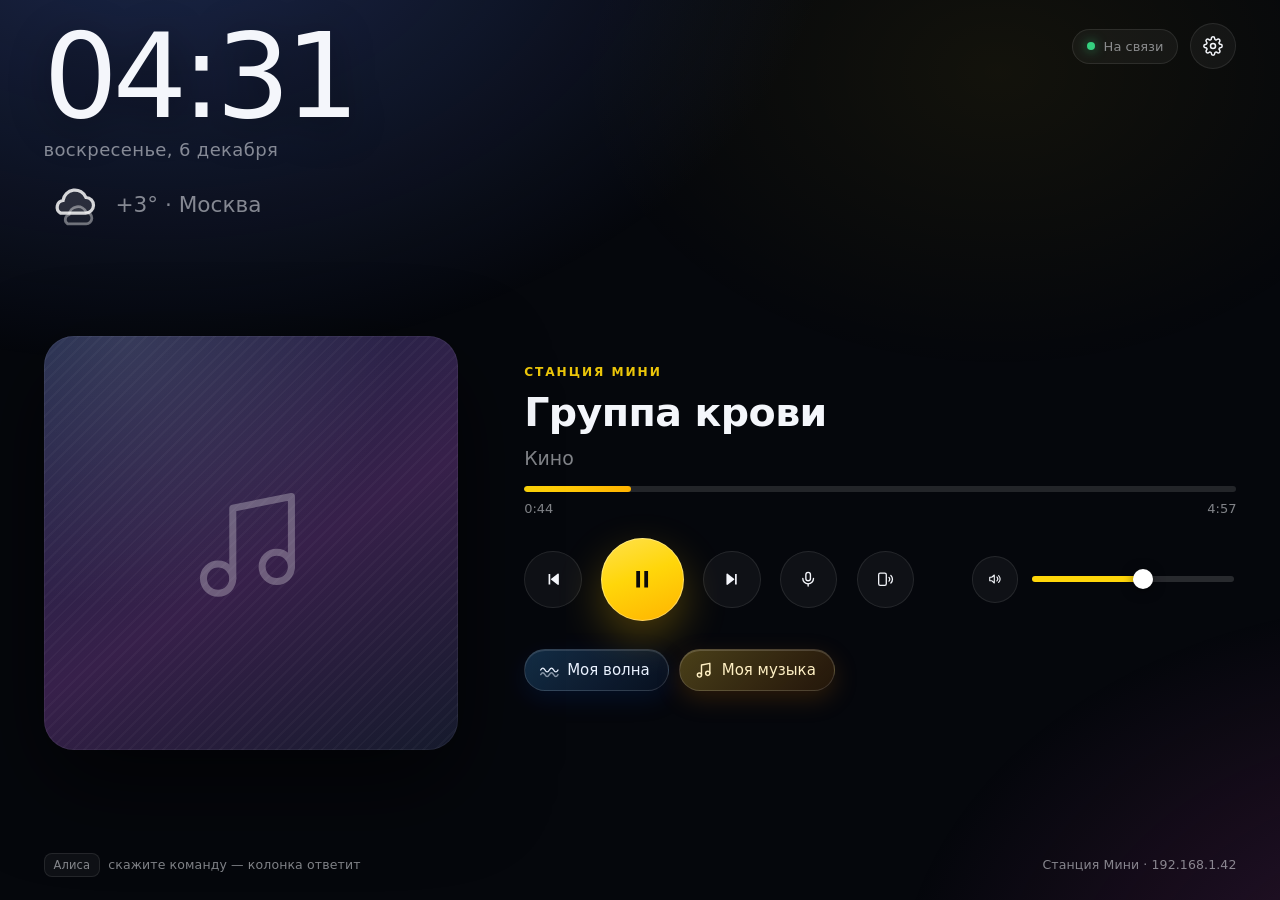
==== commit 81e2d299: "Add My Wave / My Music icon buttons to main screen" ====
--- a/Resources/index.html
+++ b/Resources/index.html
@@ -327,6 +327,24 @@
   @keyframes micpulse {
     50% { box-shadow: 0 0 0 9px rgba(255, 214, 10, .05); }
   }
+  .quickrow { display: flex; margin-top: 16px; }
+  .quickbtn {
+    display: flex; align-items: center; margin-right: 10px;
+    padding: 10px 18px 10px 14px; border-radius: 999px;
+    border: 1px solid rgba(255, 255, 255, .14);
+    color: #eaf2ff; font: inherit; font-size: 15px; cursor: pointer;
+    background: linear-gradient(135deg, rgba(70, 170, 255, .24), rgba(30, 90, 200, .10));
+    box-shadow: 0 8px 24px rgba(0, 60, 160, .18), inset 0 1px 0 rgba(255, 255, 255, .12);
+    transition: transform .15s ease, box-shadow .2s ease;
+  }
+  .quickbtn svg { width: 20px; height: 20px; margin-right: 8px; }
+  .quickbtn.tune {
+    background: linear-gradient(135deg, rgba(255, 210, 60, .28), rgba(255, 130, 0, .12));
+    color: #fff0c4;
+    box-shadow: 0 8px 24px rgba(180, 100, 0, .22), inset 0 1px 0 rgba(255, 255, 255, .16);
+  }
+  .quickbtn:active { transform: scale(.96); }
+
   .voice-hint { min-height: 16px; margin-top: 2px; color: var(--muted); font-size: 12.5px; letter-spacing: .01em;
     white-space: nowrap; overflow: hidden; text-overflow: ellipsis; }
   .volume { display: flex; align-items: center; gap: 12px; margin-left: clamp(18px, 3vw, 44px); flex: 1; max-width: 300px; min-width: 140px; }
@@ -519,6 +537,25 @@
           <input id="vol" type="range" min="0" max="100" value="50" aria-label="Громкость">
         </div>
       </div>
+
+      <div class="quickrow">
+        <button class="quickbtn wave" id="waveBtn">
+          <svg viewBox="0 0 24 24" fill="none" stroke="currentColor" stroke-width="1.7" stroke-linecap="round">
+            <path d="M2 12c1.8-3 3.4-3 5.2 0s3.4 3 5.2 0 3.4-3 5.2 0 3.4 3 5.2 0"></path>
+            <path d="M2 17.5c1.8-3 3.4-3 5.2 0s3.4 3 5.2 0 3.4-3 5.2 0 3.4 3 5.2 0" opacity=".55"></path>
+          </svg>
+          <span>Моя волна</span>
+        </button>
+        <button class="quickbtn tune" id="tuneBtn">
+          <svg viewBox="0 0 24 24" fill="none" stroke="currentColor" stroke-width="1.7" stroke-linecap="round" stroke-linejoin="round">
+            <path d="M9 18V6l10-2v12"></path>
+            <circle cx="6.5" cy="18" r="2.5"></circle>
+            <circle cx="16.5" cy="16" r="2.5"></circle>
+          </svg>
+          <span>Моя музыка</span>
+        </button>
+      </div>
+
       <div class="voice-hint" id="voiceHint"></div>
     </section>
   </main>
@@ -613,6 +650,8 @@
         <button class="btn" data-cmd="продолжи">Продолжи</button>
         <button class="btn" data-cmd="громче">Громче</button>
         <button class="btn" data-cmd="тише">Тише</button>
+        <button class="btn" data-cmd="включи мою волну">Моя волна</button>
+        <button class="btn" data-cmd="включи мою музыку">Моя музыка</button>
       </div>
       <p>Планшет слушает микрофоном и отправляет команды колонке — как будто вы сказали их Алисе.</p>
     </div>
@@ -1171,6 +1210,16 @@
   });
 
   // ------------------------------------------------------------- start
+  function quickCommand(text) {
+    if (api.sendText) api.sendText(text);
+    $("hintText").textContent = "Отправлено: «" + text + "»";
+    setTimeout(function () {
+      $("hintText").textContent = "скажите команду — колонка ответит";
+    }, 4000);
+  }
+  $("waveBtn").addEventListener("click", function () { quickCommand("включи мою волну"); });
+  $("tuneBtn").addEventListener("click", function () { quickCommand("включи мою музыку"); });
+
   posAt = Date.now();
   poll();
   setTimeout(function () {
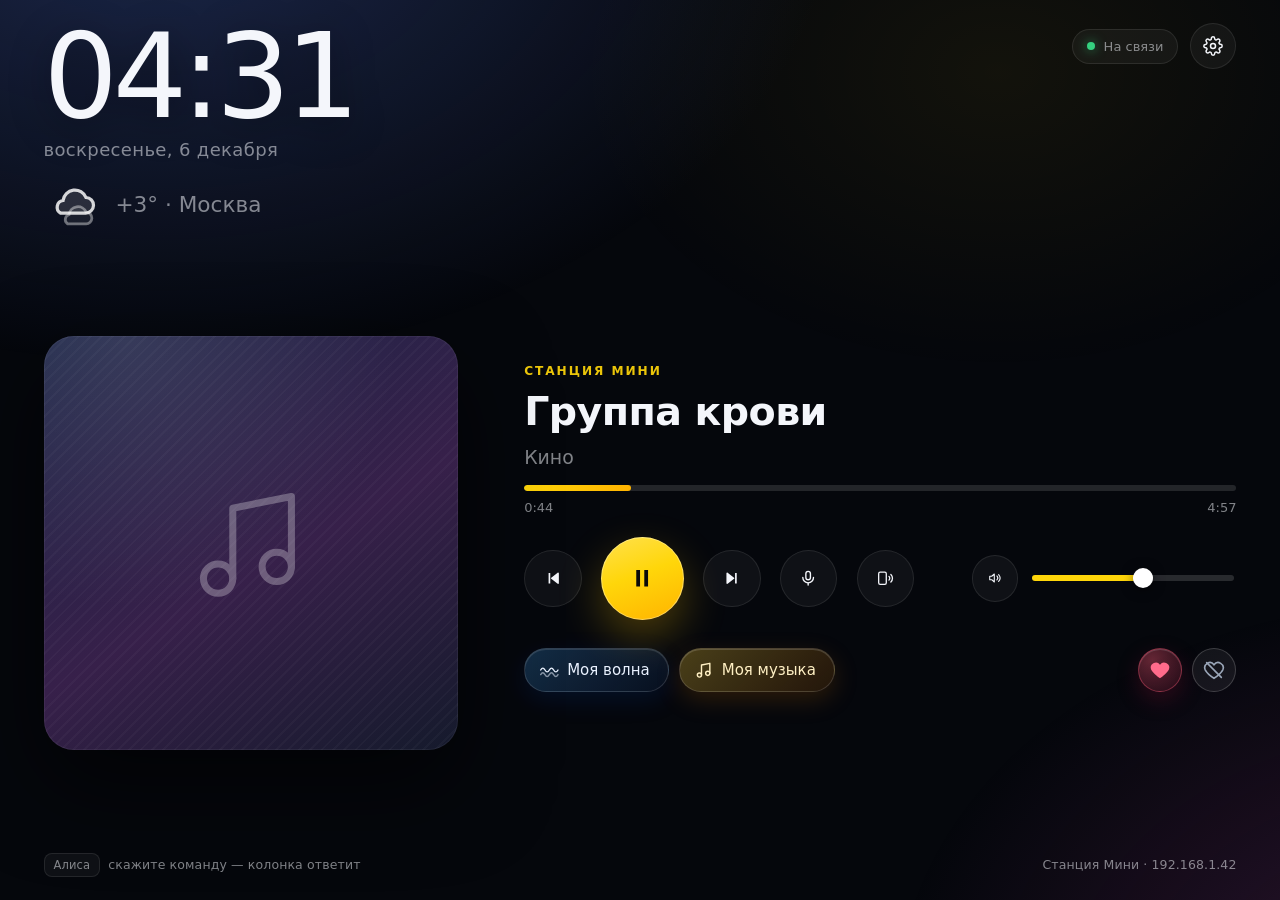
==== commit 2cca4d02: "Add like/dislike heart buttons" ====
--- a/Resources/index.html
+++ b/Resources/index.html
@@ -344,6 +344,25 @@
     box-shadow: 0 8px 24px rgba(180, 100, 0, .22), inset 0 1px 0 rgba(255, 255, 255, .16);
   }
   .quickbtn:active { transform: scale(.96); }
+
+  .likegroup { display: flex; align-items: center; margin-left: auto; }
+  .likebtn {
+    width: 44px; height: 44px; border-radius: 50%; margin-left: 10px;
+    display: flex; align-items: center; justify-content: center;
+    border: 1px solid rgba(255, 90, 120, .38);
+    background: radial-gradient(circle at 32% 26%, rgba(255, 90, 120, .38), rgba(120, 20, 50, .22));
+    color: #ff6b8b; cursor: pointer;
+    box-shadow: 0 8px 22px rgba(160, 20, 60, .25), inset 0 1px 0 rgba(255, 255, 255, .16);
+    transition: transform .15s ease;
+  }
+  .likebtn svg { width: 22px; height: 22px; }
+  .likebtn.dislike {
+    border-color: rgba(255, 255, 255, .18);
+    background: rgba(255, 255, 255, .06);
+    color: #9aa6b8;
+    box-shadow: none;
+  }
+  .likebtn:active { transform: scale(.9); }
 
   .voice-hint { min-height: 16px; margin-top: 2px; color: var(--muted); font-size: 12.5px; letter-spacing: .01em;
     white-space: nowrap; overflow: hidden; text-overflow: ellipsis; }
@@ -554,6 +573,19 @@
           </svg>
           <span>Моя музыка</span>
         </button>
+        <div class="likegroup">
+          <button class="likebtn" id="likeBtn" aria-label="Лайк">
+            <svg viewBox="0 0 24 24" fill="currentColor" stroke="none">
+              <path d="M12 21s-7.2-4.6-9.6-9.2A5.6 5.6 0 0 1 12 6.2a5.6 5.6 0 0 1 9.6 5.6C19.2 16.4 12 21 12 21z"></path>
+            </svg>
+          </button>
+          <button class="likebtn dislike" id="dislikeBtn" aria-label="Дизлайк">
+            <svg viewBox="0 0 24 24" fill="none" stroke="currentColor" stroke-width="1.8" stroke-linecap="round">
+              <path d="M12 21s-7.2-4.6-9.6-9.2A5.6 5.6 0 0 1 12 6.2a5.6 5.6 0 0 1 9.6 5.6C19.2 16.4 12 21 12 21z"></path>
+              <path d="M4 4l16 16"></path>
+            </svg>
+          </button>
+        </div>
       </div>
 
       <div class="voice-hint" id="voiceHint"></div>
@@ -1219,6 +1251,8 @@
   }
   $("waveBtn").addEventListener("click", function () { quickCommand("включи мою волну"); });
   $("tuneBtn").addEventListener("click", function () { quickCommand("включи мою музыку"); });
+  $("likeBtn").addEventListener("click", function () { quickCommand("лайк"); });
+  $("dislikeBtn").addEventListener("click", function () { quickCommand("дизлайк"); });
 
   posAt = Date.now();
   poll();
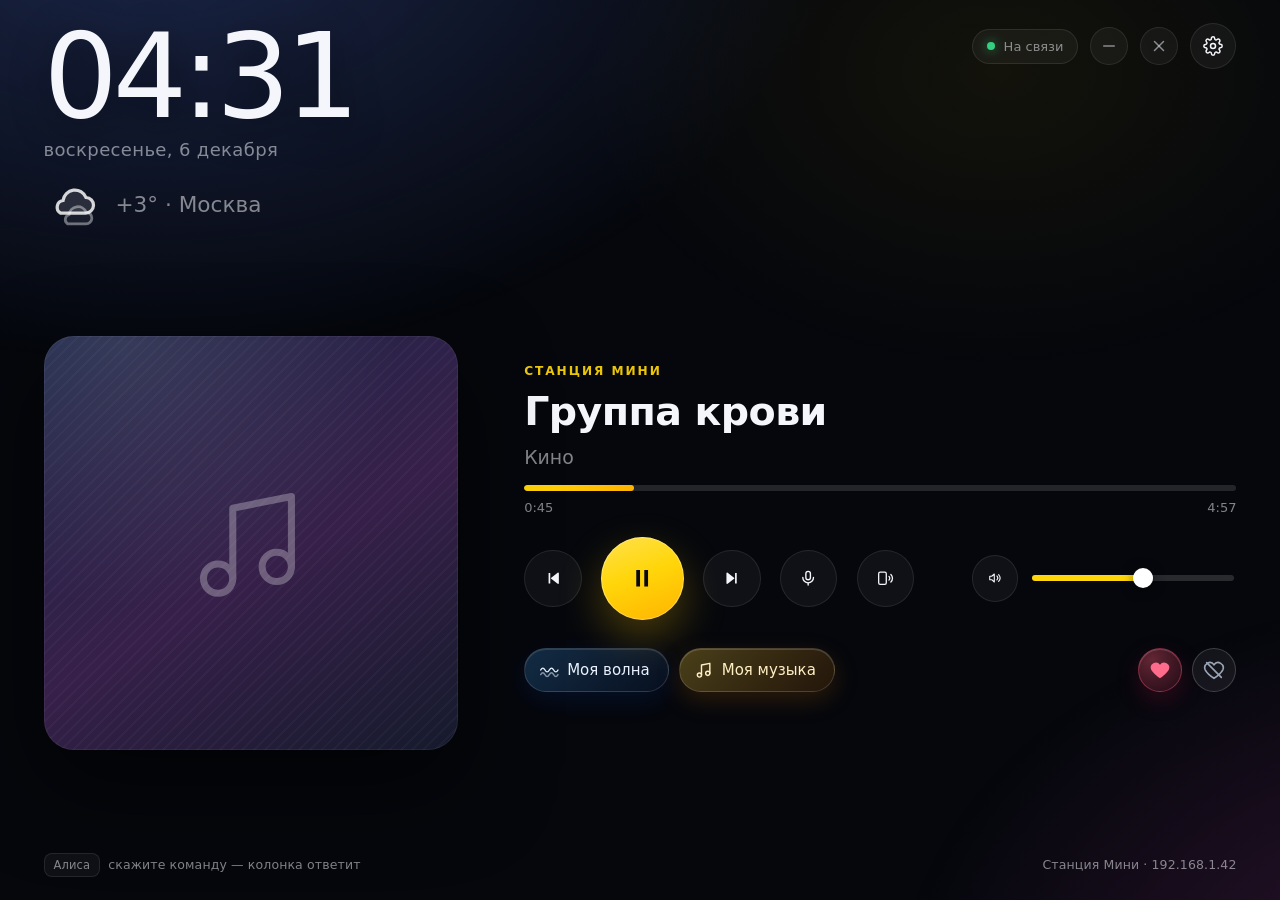
==== commit 851433db: "Add minimize/close buttons (hidden on iOS)" ====
--- a/Resources/index.html
+++ b/Resources/index.html
@@ -251,6 +251,7 @@
     transition: background .2s, transform .12s;
   }
   .iconbtn:active { transform: scale(.93); }
+  .iconbtn.mini { width: 38px; height: 38px; color: var(--muted); }
   /* ---------- main ---------- */
   main {
     display: grid; grid-template-columns: minmax(220px, 36%) 1fr;
@@ -488,6 +489,17 @@
     </div>
     <div class="topright">
       <div class="pill"><span class="dot" id="dot"></span><span id="statusText">Запуск…</span></div>
+      <button class="iconbtn mini" id="minBtn" aria-label="Свернуть">
+        <svg width="18" height="18" viewBox="0 0 24 24" fill="none" stroke="currentColor" stroke-width="2" stroke-linecap="round">
+          <path d="M5 12h14"></path>
+        </svg>
+      </button>
+      <button class="iconbtn mini" id="closeBtn" aria-label="Закрыть приложение">
+        <svg width="18" height="18" viewBox="0 0 24 24" fill="none" stroke="currentColor" stroke-width="2" stroke-linecap="round">
+          <path d="M6 6l12 12"></path>
+          <path d="M18 6L6 18"></path>
+        </svg>
+      </button>
       <button class="iconbtn" id="gear" aria-label="Настройки">
         <svg width="20" height="20" viewBox="0 0 24 24" fill="none" stroke="currentColor" stroke-width="1.8" stroke-linecap="round" stroke-linejoin="round">
           <circle cx="12" cy="12" r="3"></circle>
@@ -1253,6 +1265,12 @@
   $("tuneBtn").addEventListener("click", function () { quickCommand("включи мою музыку"); });
   $("likeBtn").addEventListener("click", function () { quickCommand("лайк"); });
   $("dislikeBtn").addEventListener("click", function () { quickCommand("дизлайк"); });
+  $("minBtn").addEventListener("click", function () { api.action("minimize", ""); });
+  $("closeBtn").addEventListener("click", function () { api.action("exit", ""); });
+  if (window.webkit && window.webkit.messageHandlers && window.webkit.messageHandlers.cmd) {
+    $("minBtn").style.display = "none";
+    $("closeBtn").style.display = "none";
+  }
 
   posAt = Date.now();
   poll();
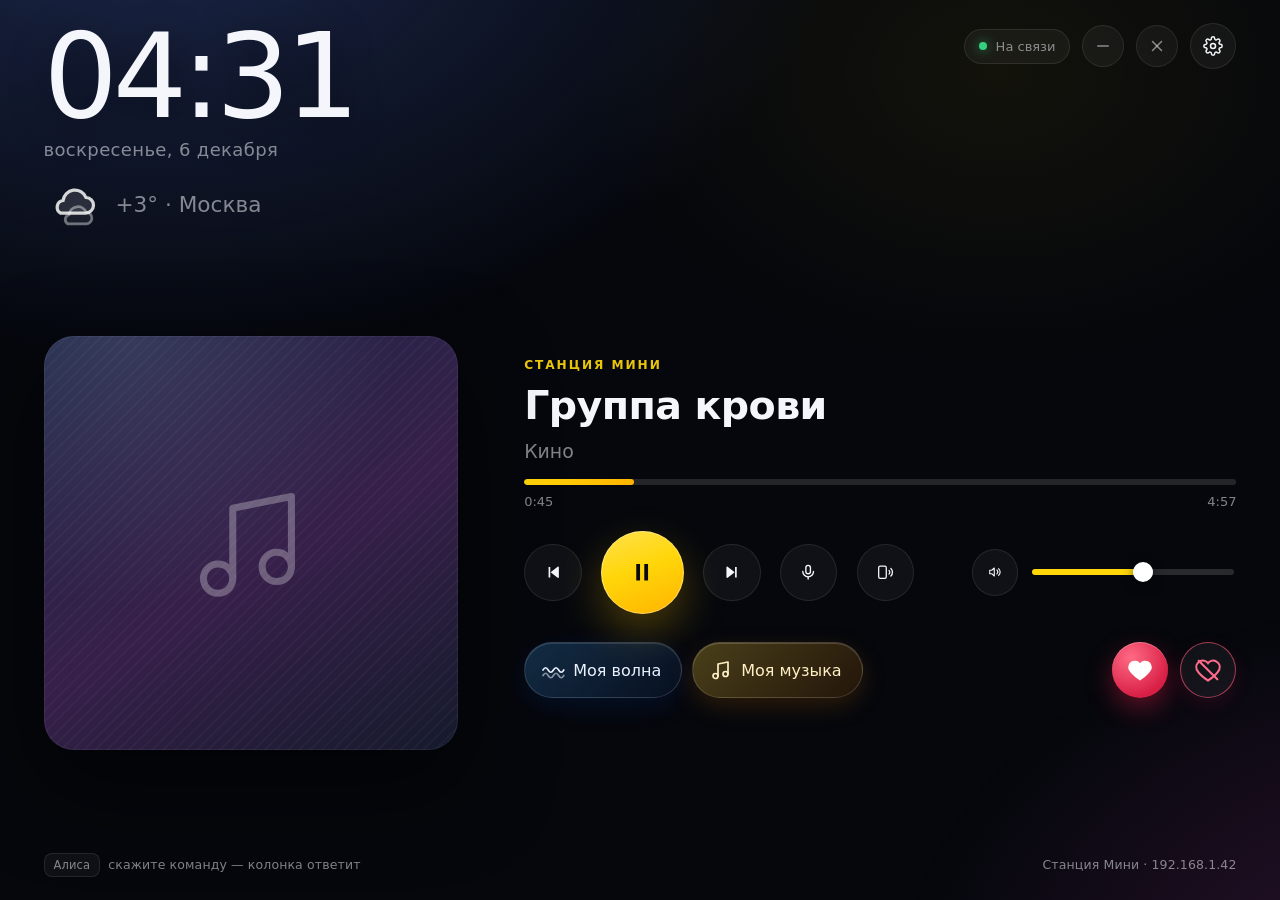
==== commit 0fd89680: "Bigger icons, red like circle" ====
--- a/Resources/index.html
+++ b/Resources/index.html
@@ -251,7 +251,7 @@
     transition: background .2s, transform .12s;
   }
   .iconbtn:active { transform: scale(.93); }
-  .iconbtn.mini { width: 38px; height: 38px; color: var(--muted); }
+  .iconbtn.mini { width: 42px; height: 42px; color: var(--muted); }
   /* ---------- main ---------- */
   main {
     display: grid; grid-template-columns: minmax(220px, 36%) 1fr;
@@ -331,14 +331,14 @@
   .quickrow { display: flex; margin-top: 16px; }
   .quickbtn {
     display: flex; align-items: center; margin-right: 10px;
-    padding: 10px 18px 10px 14px; border-radius: 999px;
+    padding: 12px 20px 12px 16px; border-radius: 999px;
     border: 1px solid rgba(255, 255, 255, .14);
-    color: #eaf2ff; font: inherit; font-size: 15px; cursor: pointer;
+    color: #eaf2ff; font: inherit; font-size: 16px; cursor: pointer;
     background: linear-gradient(135deg, rgba(70, 170, 255, .24), rgba(30, 90, 200, .10));
     box-shadow: 0 8px 24px rgba(0, 60, 160, .18), inset 0 1px 0 rgba(255, 255, 255, .12);
     transition: transform .15s ease, box-shadow .2s ease;
   }
-  .quickbtn svg { width: 20px; height: 20px; margin-right: 8px; }
+  .quickbtn svg { width: 24px; height: 24px; margin-right: 8px; }
   .quickbtn.tune {
     background: linear-gradient(135deg, rgba(255, 210, 60, .28), rgba(255, 130, 0, .12));
     color: #fff0c4;
@@ -348,20 +348,19 @@
 
   .likegroup { display: flex; align-items: center; margin-left: auto; }
   .likebtn {
-    width: 44px; height: 44px; border-radius: 50%; margin-left: 10px;
+    width: 56px; height: 56px; border-radius: 50%; margin-left: 12px;
     display: flex; align-items: center; justify-content: center;
-    border: 1px solid rgba(255, 90, 120, .38);
-    background: radial-gradient(circle at 32% 26%, rgba(255, 90, 120, .38), rgba(120, 20, 50, .22));
-    color: #ff6b8b; cursor: pointer;
-    box-shadow: 0 8px 22px rgba(160, 20, 60, .25), inset 0 1px 0 rgba(255, 255, 255, .16);
+    border: 0; color: #fff; cursor: pointer;
+    background: radial-gradient(circle at 34% 28%, #ff6a84, #d81f45 72%);
+    box-shadow: 0 10px 26px rgba(220, 30, 70, .42), inset 0 1px 0 rgba(255, 255, 255, .25);
     transition: transform .15s ease;
   }
-  .likebtn svg { width: 22px; height: 22px; }
+  .likebtn svg { width: 28px; height: 28px; }
   .likebtn.dislike {
-    border-color: rgba(255, 255, 255, .18);
-    background: rgba(255, 255, 255, .06);
-    color: #9aa6b8;
-    box-shadow: none;
+    border: 1.5px solid rgba(255, 90, 120, .6);
+    background: rgba(255, 255, 255, .05);
+    color: #ff6b8b;
+    box-shadow: 0 6px 18px rgba(160, 20, 60, .18);
   }
   .likebtn:active { transform: scale(.9); }
 
--- a/Resources/legacy.css
+++ b/Resources/legacy.css
@@ -152,6 +152,20 @@
   color: #f4f6fb !important;
 }
 
+html.legacy .iconbtn.mini {
+  width: 40px !important;
+  height: 40px !important;
+  border-color: #1f2530 !important;
+  background: #0f141d !important;
+  color: #8b93a7 !important;
+}
+
+html.legacy .quickbtn { font-size: 15px !important; padding: 11px 18px 11px 15px !important; }
+html.legacy .quickbtn svg { width: 22px !important; height: 22px !important; }
+html.legacy .likebtn { width: 52px !important; height: 52px !important; }
+html.legacy .likebtn svg { width: 26px !important; height: 26px !important; }
+html.legacy .likebtn.dislike { background: #12161f !important; }
+
 html.legacy main {
   display: -webkit-flex !important;
   display: flex !important;
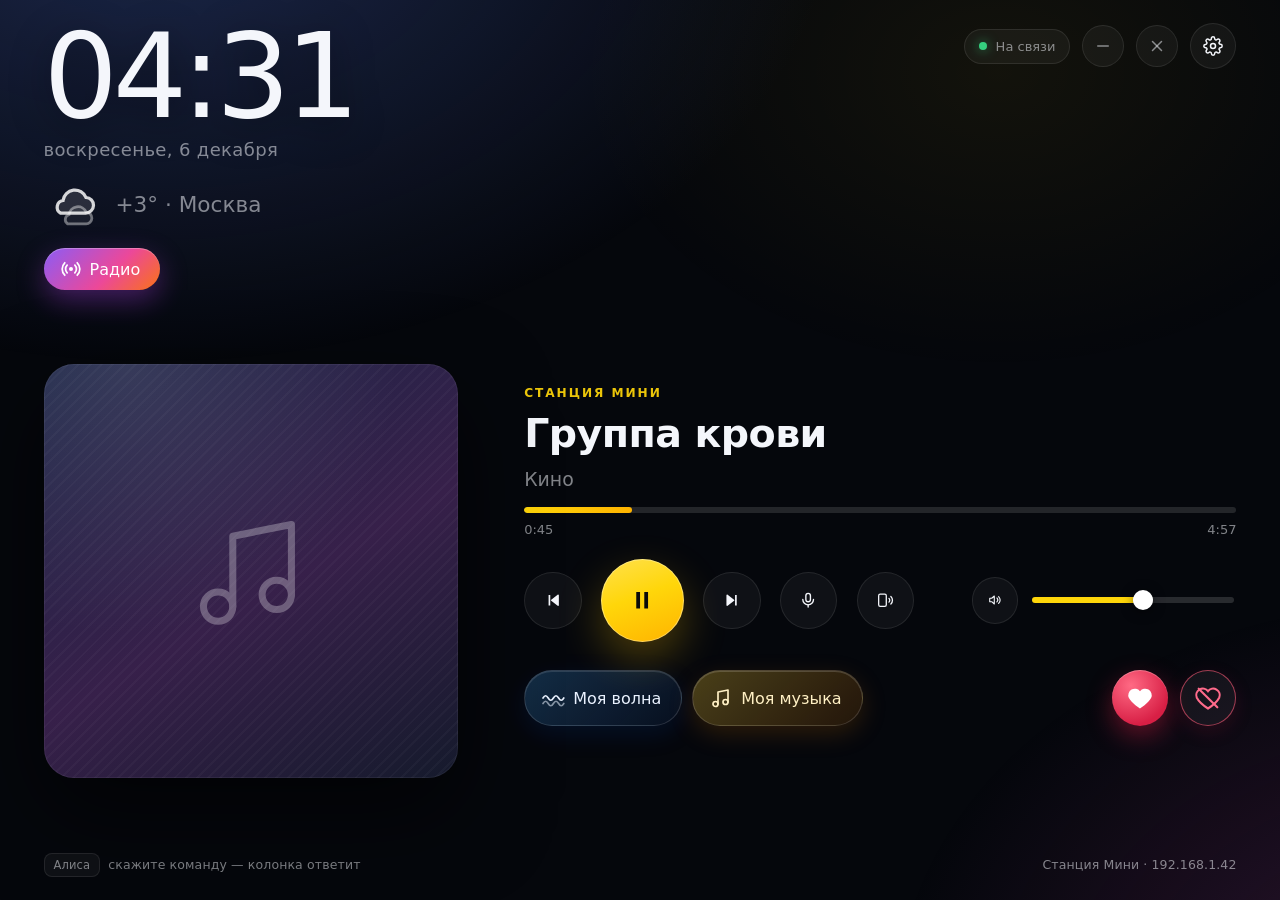
==== commit 2988cc91: "Add colorful Radio button near clock" ====
--- a/Resources/index.html
+++ b/Resources/index.html
@@ -209,6 +209,16 @@
   .chip.active { background: #ffd60a; border-color: #ffd60a; color: #1b1400; font-weight: 600; }
   .date { margin-top: 8px; color: var(--muted); font-size: clamp(15px, 2vh, 21px); letter-spacing: .02em; }
   .weather { margin-top: 14px; display: flex; align-items: center; gap: 12px; color: var(--muted); font-size: clamp(17px, 2.4vh, 26px); }
+  .radio-pill {
+    display: inline-flex; align-items: center; margin-top: 14px;
+    padding: 10px 20px 10px 16px; border-radius: 999px; border: 0;
+    color: #fff; font: inherit; font-size: 16px; cursor: pointer;
+    background: linear-gradient(135deg, #8b5cf6 0%, #ec4899 58%, #f97316 100%);
+    box-shadow: 0 10px 28px rgba(168, 60, 220, .38), inset 0 1px 0 rgba(255, 255, 255, .28);
+    transition: transform .15s ease;
+  }
+  .radio-pill svg { width: 22px; height: 22px; margin-right: 8px; }
+  .radio-pill:active { transform: scale(.95); }
   .wicon { width: 60px; height: 60px; flex: none; display: block; }
   .wicon svg { width: 100%; height: 100%; overflow: visible; }
   .wicon .rays { transform-box: view-box; transform-origin: 12px 12px; animation: w-spin 26s linear infinite; }
@@ -485,6 +495,16 @@
       <div class="weather" id="weather" style="display:none">
         <span class="wicon" id="wIco"></span><span id="wText"></span>
       </div>
+      <button class="radio-pill" id="radioBtn">
+        <svg viewBox="0 0 24 24" fill="none" stroke="currentColor" stroke-width="1.9" stroke-linecap="round">
+          <circle cx="12" cy="12" r="2.2" fill="currentColor" stroke="none"></circle>
+          <path d="M7.8 7.8a6 6 0 0 0 0 8.4"></path>
+          <path d="M16.2 7.8a6 6 0 0 1 0 8.4"></path>
+          <path d="M5.2 5.2a9.6 9.6 0 0 0 0 13.6"></path>
+          <path d="M18.8 5.2a9.6 9.6 0 0 1 0 13.6"></path>
+        </svg>
+        <span>Радио</span>
+      </button>
     </div>
     <div class="topright">
       <div class="pill"><span class="dot" id="dot"></span><span id="statusText">Запуск…</span></div>
@@ -1262,6 +1282,7 @@
   }
   $("waveBtn").addEventListener("click", function () { quickCommand("включи мою волну"); });
   $("tuneBtn").addEventListener("click", function () { quickCommand("включи мою музыку"); });
+  $("radioBtn").addEventListener("click", function () { quickCommand("включи радио"); });
   $("likeBtn").addEventListener("click", function () { quickCommand("лайк"); });
   $("dislikeBtn").addEventListener("click", function () { quickCommand("дизлайк"); });
   $("minBtn").addEventListener("click", function () { api.action("minimize", ""); });
--- a/Resources/legacy.css
+++ b/Resources/legacy.css
@@ -162,6 +162,13 @@
 
 html.legacy .quickbtn { font-size: 15px !important; padding: 11px 18px 11px 15px !important; }
 html.legacy .quickbtn svg { width: 22px !important; height: 22px !important; }
+html.legacy .radio-pill {
+  font-size: 15px !important;
+  padding: 9px 18px 9px 14px !important;
+  background: -webkit-linear-gradient(135deg, #8b5cf6 0%, #ec4899 58%, #f97316 100%) !important;
+  background: linear-gradient(135deg, #8b5cf6 0%, #ec4899 58%, #f97316 100%) !important;
+}
+html.legacy .radio-pill svg { width: 20px !important; height: 20px !important; }
 html.legacy .likebtn { width: 52px !important; height: 52px !important; }
 html.legacy .likebtn svg { width: 26px !important; height: 26px !important; }
 html.legacy .likebtn.dislike { background: #12161f !important; }
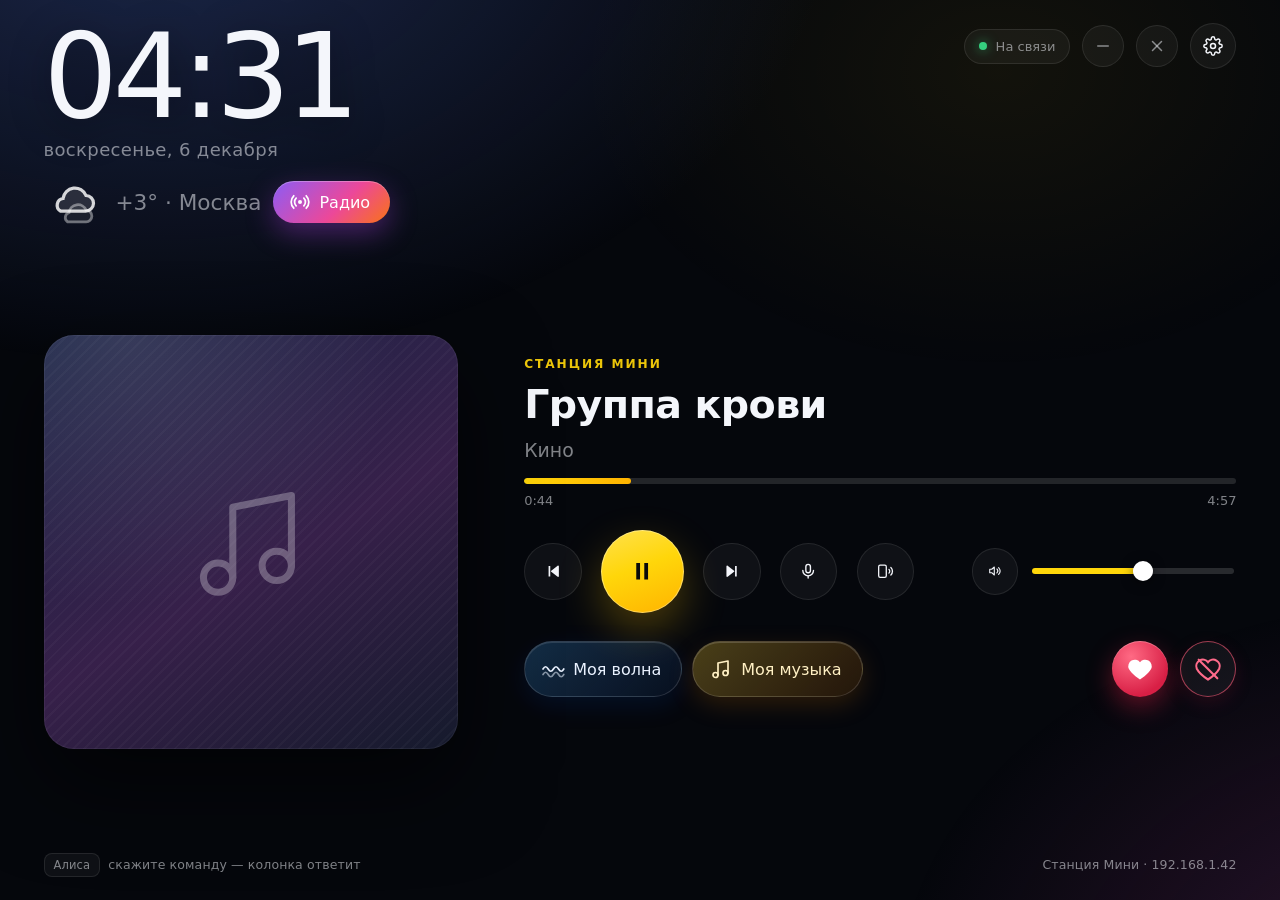
==== commit 2c75ac2b: "Place Radio inline with weather to avoid overlap" ====
--- a/Resources/index.html
+++ b/Resources/index.html
@@ -209,6 +209,9 @@
   .chip.active { background: #ffd60a; border-color: #ffd60a; color: #1b1400; font-weight: 600; }
   .date { margin-top: 8px; color: var(--muted); font-size: clamp(15px, 2vh, 21px); letter-spacing: .02em; }
   .weather { margin-top: 14px; display: flex; align-items: center; gap: 12px; color: var(--muted); font-size: clamp(17px, 2.4vh, 26px); }
+  .subrow { display: flex; align-items: center; margin-top: 12px; }
+  .subrow .weather { margin-top: 0; }
+  .subrow .radio-pill { margin-top: 0; margin-left: 12px; }
   .radio-pill {
     display: inline-flex; align-items: center; margin-top: 14px;
     padding: 10px 20px 10px 16px; border-radius: 999px; border: 0;
@@ -492,10 +495,11 @@
     <div class="timebox">
       <div class="clock" id="clock">00:00</div>
       <div class="date" id="date">—</div>
-      <div class="weather" id="weather" style="display:none">
-        <span class="wicon" id="wIco"></span><span id="wText"></span>
-      </div>
-      <button class="radio-pill" id="radioBtn">
+      <div class="subrow">
+        <div class="weather" id="weather" style="display:none">
+          <span class="wicon" id="wIco"></span><span id="wText"></span>
+        </div>
+        <button class="radio-pill" id="radioBtn">
         <svg viewBox="0 0 24 24" fill="none" stroke="currentColor" stroke-width="1.9" stroke-linecap="round">
           <circle cx="12" cy="12" r="2.2" fill="currentColor" stroke="none"></circle>
           <path d="M7.8 7.8a6 6 0 0 0 0 8.4"></path>
@@ -505,6 +509,7 @@
         </svg>
         <span>Радио</span>
       </button>
+      </div>
     </div>
     <div class="topright">
       <div class="pill"><span class="dot" id="dot"></span><span id="statusText">Запуск…</span></div>
--- a/Resources/legacy.css
+++ b/Resources/legacy.css
@@ -169,6 +169,9 @@
   background: linear-gradient(135deg, #8b5cf6 0%, #ec4899 58%, #f97316 100%) !important;
 }
 html.legacy .radio-pill svg { width: 20px !important; height: 20px !important; }
+html.legacy .subrow { display: -webkit-flex !important; display: flex !important; -webkit-align-items: center !important; align-items: center !important; }
+html.legacy .subrow .weather { margin-top: 0 !important; }
+html.legacy .subrow .radio-pill { margin-top: 0 !important; margin-left: 10px !important; }
 html.legacy .likebtn { width: 52px !important; height: 52px !important; }
 html.legacy .likebtn svg { width: 26px !important; height: 26px !important; }
 html.legacy .likebtn.dislike { background: #12161f !important; }
